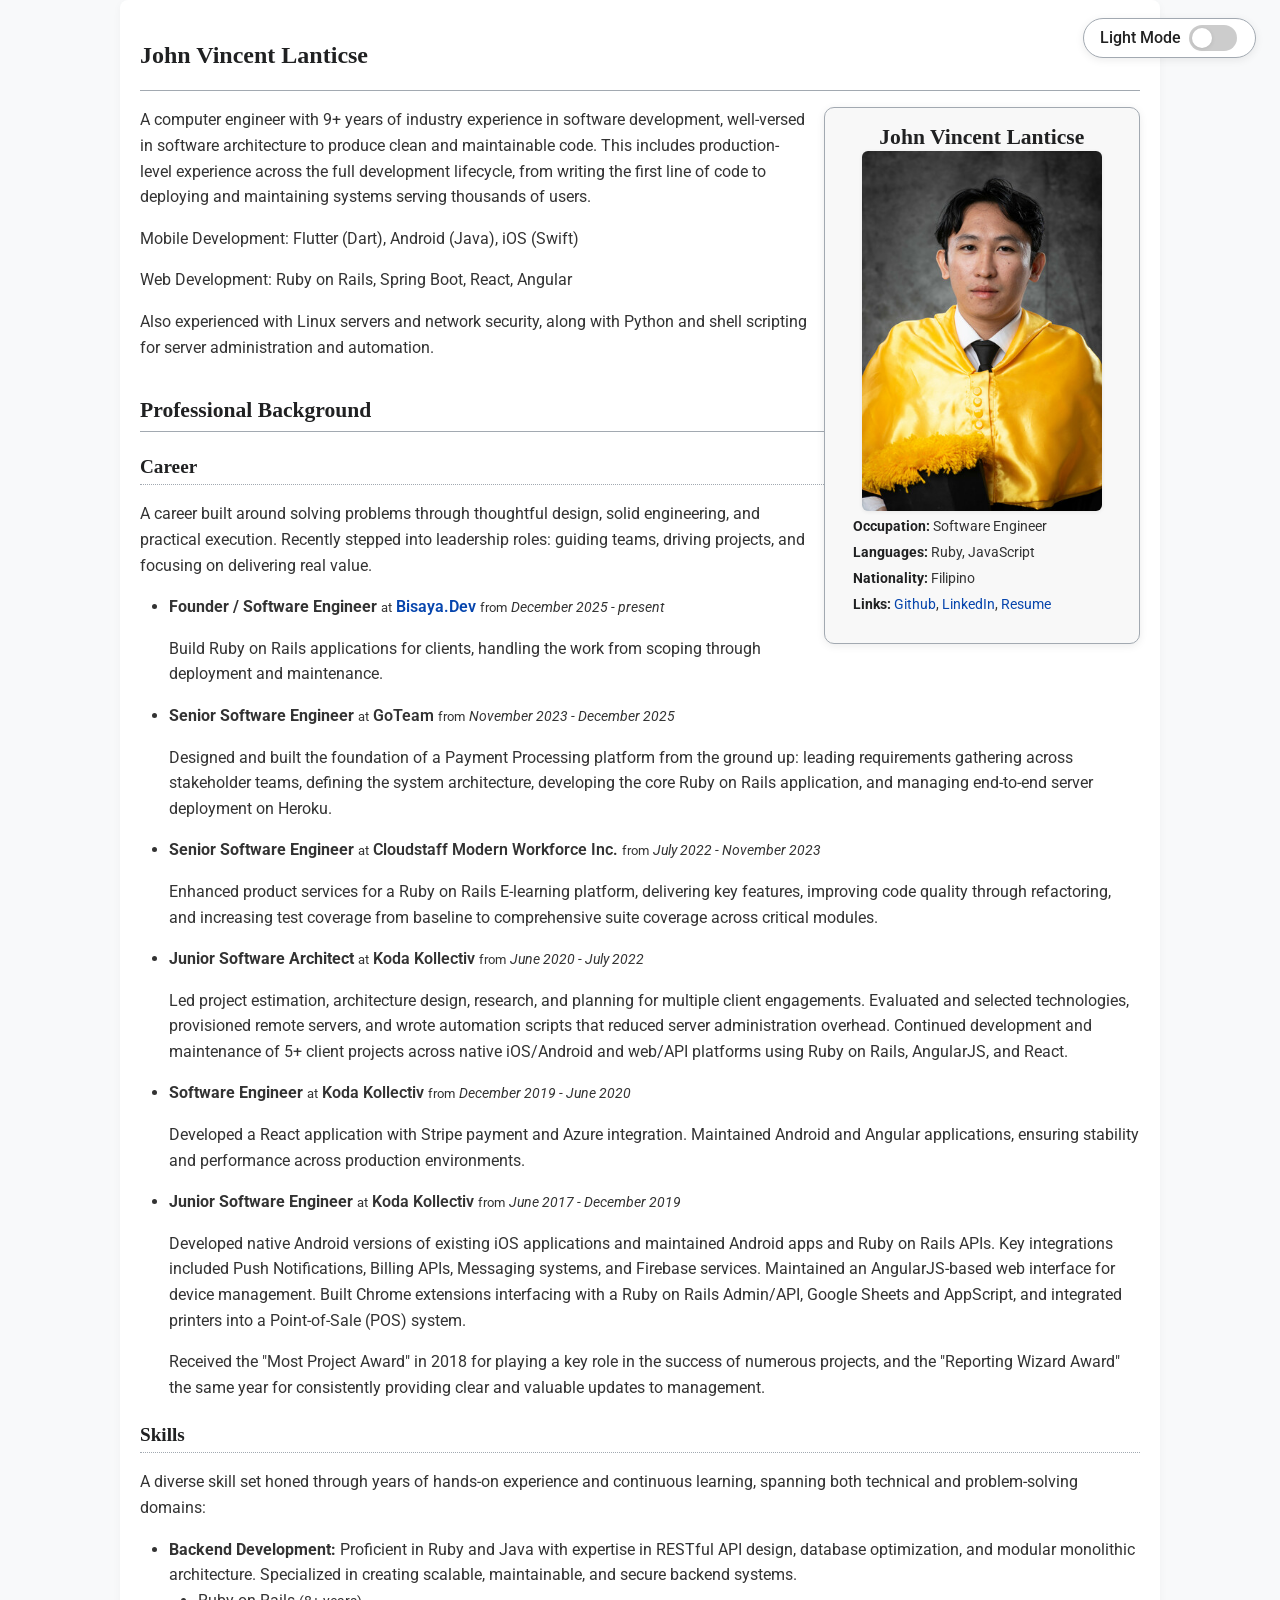
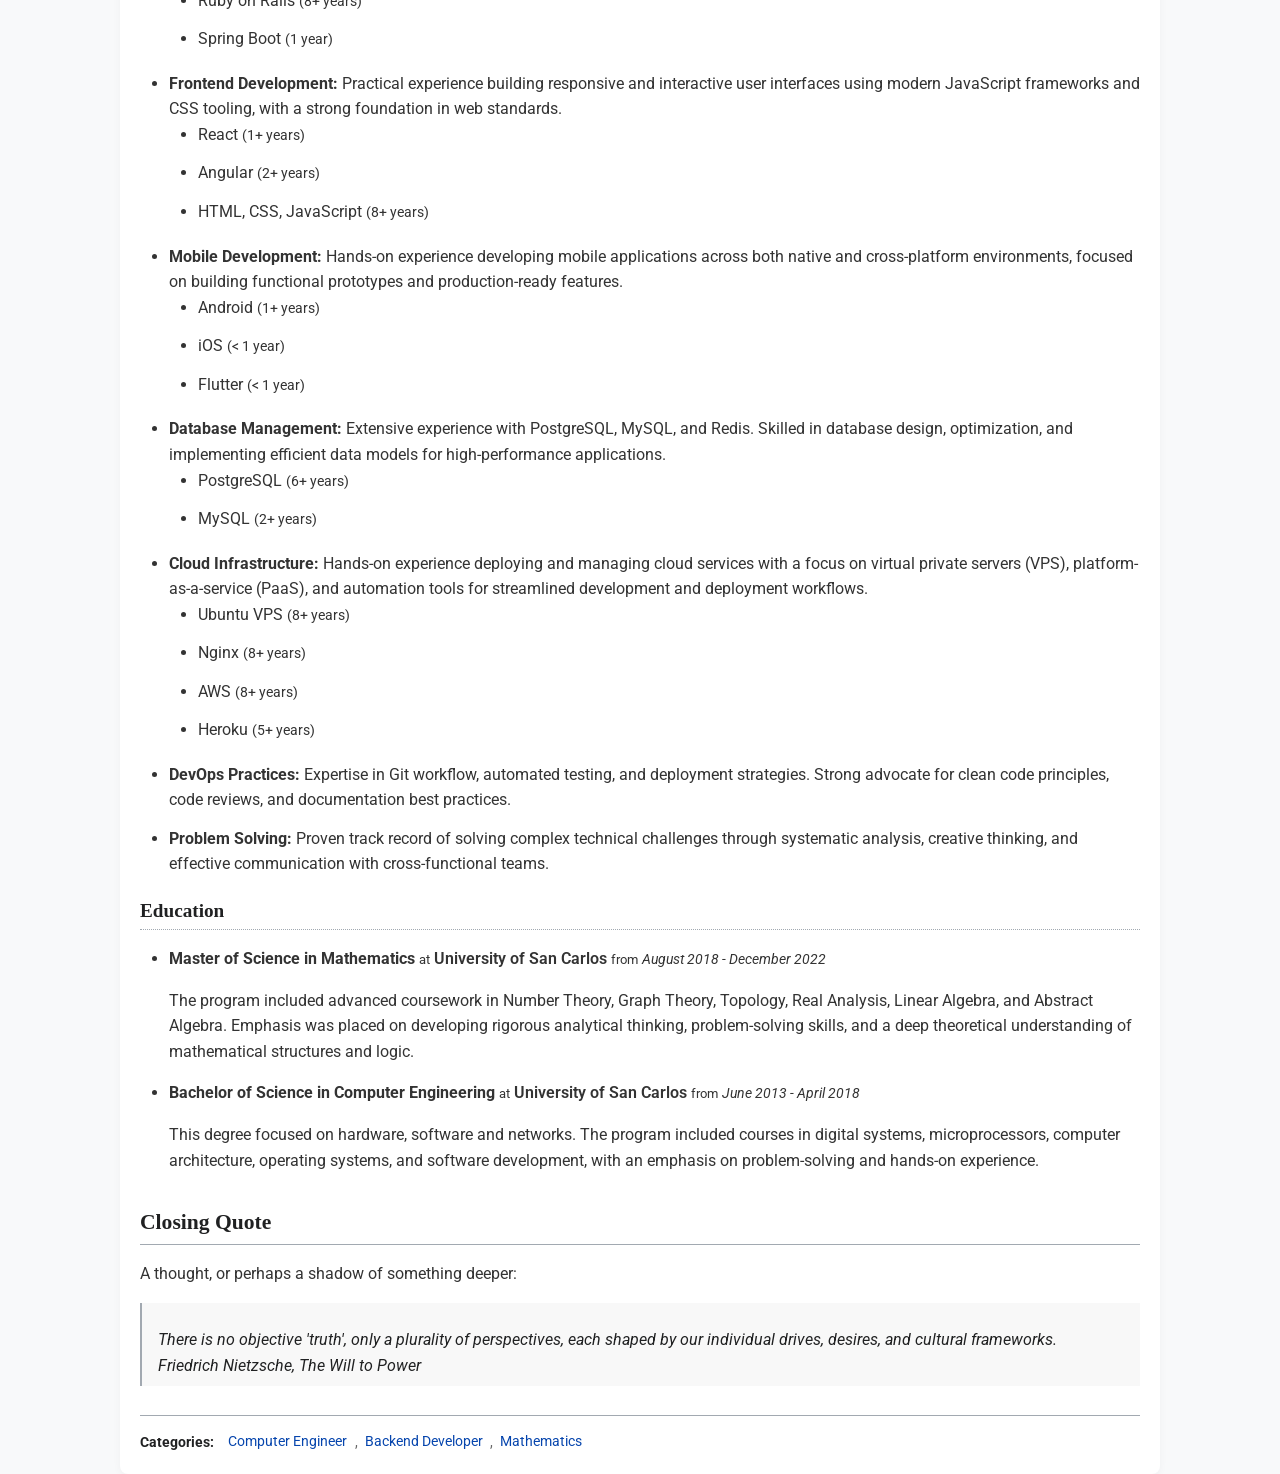
==== index.html @ f3c60492 "Add Bisaya.Dev to experience The page previously ended at December 2025, reading as though there had" ====
<!DOCTYPE html>
<html lang="en">
  <head>
    <meta charset="utf-8" />
    <meta name="viewport" content="width=device-width, initial-scale=1.0" />
    <meta
      name="description"
      content="John Vincent Lanticse, a software engineer with 9+ years of experience building backend systems, APIs, and mobile and web applications."
    />

    <title>John Vincent Lanticse - Software Engineer</title>
    <link rel="canonical" href="https://wiki.ctrlshiftjv.dev/" />
    <link rel="icon" type="image/x-icon" href="favicon.ico" />

    <meta property="og:type" content="profile" />
    <meta property="og:site_name" content="John Vincent Lanticse" />
    <meta property="og:url" content="https://wiki.ctrlshiftjv.dev/" />
    <meta property="og:title" content="John Vincent Lanticse - Software Engineer" />
    <meta
      property="og:description"
      content="A software engineer with 9+ years of experience building backend systems, APIs, and mobile and web applications."
    />
    <meta property="og:image" content="https://wiki.ctrlshiftjv.dev/img/profile.jpg" />
    <meta property="og:image:width" content="336" />
    <meta property="og:image:height" content="504" />
    <meta property="og:image:alt" content="John Vincent Lanticse" />
    <meta property="profile:first_name" content="John Vincent" />
    <meta property="profile:last_name" content="Lanticse" />

    <meta name="twitter:card" content="summary" />
    <meta name="twitter:title" content="John Vincent Lanticse - Software Engineer" />
    <meta
      name="twitter:description"
      content="A software engineer with 9+ years of experience building backend systems, APIs, and mobile and web applications."
    />
    <meta name="twitter:image" content="https://wiki.ctrlshiftjv.dev/img/profile.jpg" />

    <script type="application/ld+json">
      {
        "@context": "https://schema.org",
        "@type": "Person",
        "name": "John Vincent Lanticse",
        "givenName": "John Vincent",
        "familyName": "Lanticse",
        "jobTitle": "Software Engineer",
        "url": "https://wiki.ctrlshiftjv.dev/",
        "image": "https://wiki.ctrlshiftjv.dev/img/profile.jpg",
        "nationality": "Filipino",
        "sameAs": [
          "https://github.com/ctrlshiftjv",
          "https://www.linkedin.com/in/john-vincent-lanticse",
          "https://bisaya.dev"
        ],
        "worksFor": {
          "@type": "Organization",
          "name": "Bisaya.Dev",
          "url": "https://bisaya.dev"
        },
        "knowsLanguage": ["en"],
        "knowsAbout": [
          "Backend Development",
          "Ruby on Rails",
          "TypeScript",
          "REST API Design",
          "PostgreSQL",
          "Cloud Infrastructure",
          "Mobile Development"
        ],
        "alumniOf": [
          {
            "@type": "CollegeOrUniversity",
            "name": "University of San Carlos"
          }
        ]
      }
    </script>

    <style>
      @import url('https://fonts.googleapis.com/css2?family=Linux+Libertine:wght@700&family=Roboto:wght@400;700&display=swap');
      
      body,
      html {
        margin: 0;
        padding: 0;
        font-family: 'Roboto', Arial, sans-serif;
        line-height: 1.6;
        color: #333;
        background-color: #f8f9fa;
        transition: background 0.3s, color 0.3s;
      }
      
      body.dark-mode {
        background-color: #181a1b;
        color: #e6e6e6;
      }

      .dark-mode .container {
        background: #232629;
        box-shadow: 0 2px 12px rgba(0,0,0,0.5);
        border: 1.5px solid #444b53;
      }

      .dark-mode .infobox {
        background-color: #232629;
        border-color: #444b53;
        color: #e6e6e6;
        box-shadow: 0 2px 8px rgba(0,0,0,0.4);
      }

      .dark-mode h1, .dark-mode h2, .dark-mode h3, .dark-mode .categories-title {
        color: #fff;
      }

      .dark-mode a {
        color: #7aaaff;
      }
      .dark-mode a:visited {
        color: #b48ead;
      }
      .dark-mode blockquote {
        background-color: #232629;
        color: #e6e6e6;
      }
      .dark-mode hr {
        background-color: #444b53;
      }

      /* Dark mode toggle slider */
      .dark-toggle-wrapper {
        position: fixed;
        top: 18px;
        right: 24px;
        z-index: 1000;
        display: flex;
        align-items: center;
        gap: 0.5em;
        background: #fff;
        border-radius: 999px;
        box-shadow: 0 2px 8px rgba(0,0,0,0.08);
        padding: 6px 18px 6px 16px;
        border: 1px solid #a2a9b1;
      }

      .dark-toggle-label {
        font-size: 1em;
        color: #222;
        font-weight: 500;
        transition: color 0.3s;
      }
      .dark-mode .dark-toggle-label {
        color: #e6e6e6;
      }

      .switch {
        position: relative;
        display: inline-block;
        width: 48px;
        height: 26px;
      }
      .switch input {
        opacity: 0;
        width: 0;
        height: 0;
      }
      .slider {
        position: absolute;
        cursor: pointer;
        top: 0;
        left: 0;
        right: 0;
        bottom: 0;
        background-color: #ccc;
        transition: .4s;
        border-radius: 26px;
      }
      .slider:before {
        position: absolute;
        content: "";
        height: 20px;
        width: 20px;
        left: 3px;
        bottom: 3px;
        background-color: white;
        transition: .4s;
        border-radius: 50%;
        box-shadow: 0 1px 4px rgba(0,0,0,0.10);
      }
      input:checked + .slider {
        background-color: #232629;
      }
      input:checked + .slider:before {
        transform: translateX(22px);
      }

      /* General container */
      .container {
        max-width: 1000px;
        margin: 0 auto;
        padding: 20px;
        background: #fff;
        box-shadow: 0 2px 8px rgba(0,0,0,0.04);
        border-radius: 8px;
      }

      /* Main heading */
      h1 {
        font-family: 'Linux Libertine', 'Georgia', 'Times', serif;
        font-size: 2.25em;
        margin-bottom: 0.5em;
        color: #202122;
        font-weight: bold;
      }

      /* Subheadings */
      h2 {
        font-family: 'Linux Libertine', 'Georgia', 'Times', serif;
        font-size: 1.5em;
        margin-top: 1.5em;
        margin-bottom: 0.5em;
        color: #202122;
        padding-bottom: 0.2em;
        font-weight: bold;
        border-bottom: 1.5px solid #a2a9b1;
        background: none;
      }

      h3 {
        font-family: 'Linux Libertine', 'Georgia', 'Times', serif;
        font-size: 1.2em;
        margin-bottom: 0.2em;
        color: #202122;
        border-bottom: 1px dotted #a2a9b1;
        padding-bottom: 2px;
      }

      /* Paragraph text */
      p {
        font-size: 1em;
        margin-bottom: 1em;
        line-height: 1.6;
      }

      /* Links */
      a {
        color: #0645ad;
        text-decoration: none;
        border-bottom: 1px solid transparent;
        transition: color 0.2s, background 0.2s;
      }
      a:visited {
        color: #6b1ba0;
      }
      a:hover {
        color: #0b0080;
        background-color: #f2f2f2;
        border-bottom: 1px solid #0645ad;
      }

      /* Lists */
      ul,
      ol {
        margin-left: 1.8em;
        margin-bottom: 1.2em;
        padding-left: 0;
      }

      ul {
        list-style-type: disc;
      }

      ol {
        list-style-type: decimal;
      }

      li {
        margin-bottom: 0.8em;
        line-height: 1.6;
      }

      /* Blockquotes */
      blockquote {
        margin: 1em 0;
        padding: 0.5em 1em;
        border-left: 2px solid #a2a9b1;
        background-color: #f8f8f8;
        font-style: italic;
        color: #202122;
      }

      blockquote p {
        margin-bottom: 0;
      }

      /* Horizontal rule */
      hr {
        border: 0;
        height: 1px;
        background-color: #a2a9b1;
        margin: 1em 0;
      }

      .custom-h1 {
        font-size: 1.5em;
        font-family: 'Linux Libertine', 'Georgia', 'Times', serif;
        margin-bottom: 0;
      }

      .custom-h2 {
        font-size: 1.35em;
        font-family: 'Linux Libertine', 'Georgia', 'Times', serif;
        margin-bottom: 0;
      }

      .custom-h3 {
        font-size: 1.2em;
        margin-bottom: 0;
      }

      /* Image styling */
      img {
        max-width: 100%;
        height: auto;
        margin: 1em 0;
      }

      /* Infobox */
      .infobox {
        float: right;
        width: 300px;
        margin-left: 1em;
        padding: 0.5em 0.5em 1.5em 0.5em;
        border: 1.5px solid #a2a9b1;
        background-color: #f8f8f8;
        font-size: 0.9em;
        line-height: 1.3;
        border-radius: 10px;
        box-shadow: 0 2px 8px rgba(0,0,0,0.08);
      }

      .infobox-content {
        margin: 0.5em 1.5em;
      }

      .infobox-title {
        font-family: 'Linux Libertine', 'Georgia', 'Times', serif;
        font-size: 1.5em;
        line-height: 1.3;
        font-weight: bold;
        color: #202122;
      }
      .dark-mode .infobox-title {
        color: #fff;
      }

      .infobox-content img {
        width: 100%;
        max-width: 240px;
        height: auto;
        display: block;
        margin: 0 auto;
        border-radius: 6px;
        box-shadow: 0 1px 4px rgba(0,0,0,0.07);
      }

      .infobox-label {
        font-weight: bold;
        color: #202122;
      }
      .dark-mode .infobox-label {
        color: #e6e6e6;
      }

      .small {
        font-size: 0.8em;
      }

      .medium {
        font-size: 0.85em;
      }

      .organization {
        font-weight: 600;
      }

      .date {
        font-style: italic;
        font-size: 0.9em;
      }

      /* Categories section */
      .categories {
        margin-top: 2em;
        padding-top: 1em;
        border-top: 1px solid #a2a9b1;
        font-size: 0.9em;
        color: #666;
        display: flex;
        flex-wrap: wrap;
        align-items: center;
        gap: 0.5em;
      }
      .categories-title {
        font-weight: bold;
        margin-right: 0.5em;
        color: #202122;
        display: flex;
        align-items: center;
      }

      /* Mobile responsiveness */
      @media (max-width: 768px) {
        .container {
          padding: 10px;
          /* clears the fixed toggle, which would otherwise sit on top of the h1 */
          padding-top: 62px;
        }

        .dark-toggle-label {
          display: none;
        }

        .infobox {
          float: none;
          width: 90%;
          margin: 1em auto;
          padding: 1em;
        }

        .infobox-content {
          margin: 0.5em 0;
          text-align: center;
        }

        .infobox-content img {
          max-width: 200px;
        }

        .custom-h1 {
          text-align: center;
        }
        .dark-toggle-wrapper {
          right: 10px;
          top: 10px;
        }
      }

      .dark-mode .dark-toggle-wrapper {
        background: #232629;
        border-color: #444b53;
      }
    </style>
    <script>
      // Dark mode toggle logic
      function setDarkMode(enabled) {
        if (enabled) {
          document.body.classList.add('dark-mode');
          localStorage.setItem('darkMode', '1');
          document.getElementById('dark-toggle-label').textContent = 'Dark Mode';
          document.getElementById('dark-toggle-checkbox').checked = true;
        } else {
          document.body.classList.remove('dark-mode');
          localStorage.setItem('darkMode', '0');
          document.getElementById('dark-toggle-label').textContent = 'Light Mode';
          document.getElementById('dark-toggle-checkbox').checked = false;
        }
      }
      function toggleDarkMode() {
        setDarkMode(!document.body.classList.contains('dark-mode'));
      }
      // On load, set mode from localStorage
      window.addEventListener('DOMContentLoaded', function() {
        const dark = localStorage.getItem('darkMode') === '1';
        setDarkMode(dark);
      });
    </script>
  </head>
  <body>
    <div class="container">
      <div class="dark-toggle-wrapper">
        <span id="dark-toggle-label" class="dark-toggle-label">Light Mode</span>
        <label class="switch">
          <input type="checkbox" id="dark-toggle-checkbox" onclick="toggleDarkMode()" aria-label="Toggle dark mode" />
          <span class="slider"></span>
        </label>
      </div>
      <header>
        <h1 class="custom-h1">John Vincent Lanticse</h1>
        <hr />
      </header>

      <aside class="infobox">
        <div class="infobox-content" style="text-align: center">
          <div class="infobox-title" aria-hidden="true">John Vincent Lanticse</div>
          <img src="/img/profile.jpg" alt="John Vincent Lanticse graduation picture" style="width: 240px" />
        </div>
        <div class="infobox-content">
          <div>
            <span class="infobox-label">Occupation:</span>
            <span>Software Engineer</span>
          </div>
        </div>
        <div class="infobox-content">
          <div>
            <span class="infobox-label">Languages:</span>
            <span>Ruby, JavaScript</span>
          </div>
        </div>
        <div class="infobox-content">
          <div>
            <span class="infobox-label">Nationality:</span>
            <span>Filipino</span>
          </div>
        </div>
        <div class="infobox-content">
          <div>
            <span class="infobox-label">Links:</span>
            <a href="https://github.com/ctrlshiftjv/" target="_blank">Github</a>,
            <a href="https://www.linkedin.com/in/john-vincent-lanticse" target="_blank">LinkedIn</a>,
            <a href="/files/resume.pdf" target="_blank" download>Resume</a>
          </div>
        </div>
      </aside>

      <main>
        <section>
          <p>
            A computer engineer with 9+ years of industry experience in software development, well-versed in software architecture to produce clean and maintainable code. This includes production-level experience across the full development lifecycle, from writing the first line of code to deploying and maintaining systems serving thousands of users.
          </p>
          <p>Mobile Development: Flutter (Dart), Android (Java), iOS (Swift)</p>
          <p>Web Development: Ruby on Rails, Spring Boot, React, Angular</p>
          <p>Also experienced with Linux servers and network security, along with Python and shell scripting for server administration and automation.</p>
        </section>

        <section>
          <h2 class="custom-h2">Professional Background</h2>

          <section>
            <h3 class="custom-h3">Career</h3>
            <p>
              A career built around solving problems through thoughtful design, solid engineering, and practical execution. Recently stepped into leadership roles: guiding teams, driving projects, and focusing on delivering real value.
            </p>

            <ul>
              <li>
                <strong>Founder / Software Engineer</strong>
                <span class="small">at</span>
                <span class="organization"><a href="https://bisaya.dev" target="_blank" rel="noopener">Bisaya.Dev</a></span>
                <span class="small">from</span>
                <span class="date">December 2025 - present</span>
                <p class="description">Build Ruby on Rails applications for clients, handling the work from scoping through deployment and maintenance.</p>
              </li>
              <li>
                <strong>Senior Software Engineer</strong>
                <span class="small">at</span>
                <span class="organization">GoTeam</span>
                <span class="small">from</span>
                <span class="date">November 2023 - December 2025</span>
                <p class="description">Designed and built the foundation of a Payment Processing platform from the ground up: leading requirements gathering across stakeholder teams, defining the system architecture, developing the core Ruby on Rails application, and managing end-to-end server deployment on Heroku.</p>
              </li>
              <li>
                <strong>Senior Software Engineer</strong>
                <span class="small">at</span>
                <span class="organization">Cloudstaff Modern Workforce Inc.</span>
                <span class="small">from</span>
                <span class="date">July 2022 - November 2023</span>
                <p class="description">Enhanced product services for a Ruby on Rails E-learning platform, delivering key features, improving code quality through refactoring, and increasing test coverage from baseline to comprehensive suite coverage across critical modules.</p>
              </li>
              <li>
                <strong>Junior Software Architect</strong>
                <span class="small">at</span>
                <span class="organization">Koda Kollectiv</span>
                <span class="small">from</span>
                <span class="date">June 2020 - July 2022</span>
                <p class="description">Led project estimation, architecture design, research, and planning for multiple client engagements. Evaluated and selected technologies, provisioned remote servers, and wrote automation scripts that reduced server administration overhead. Continued development and maintenance of 5+ client projects across native iOS/Android and web/API platforms using Ruby on Rails, AngularJS, and React.</p>
              </li>
              <li>
                <strong>Software Engineer</strong>
                <span class="small">at</span>
                <span class="organization">Koda Kollectiv</span>
                <span class="small">from</span>
                <span class="date">December 2019 - June 2020</span>
                <p class="description">Developed a React application with Stripe payment and Azure integration. Maintained Android and Angular applications, ensuring stability and performance across production environments.</p>
              </li>
              <li>
                <strong>Junior Software Engineer</strong>
                <span class="small">at</span>
                <span class="organization">Koda Kollectiv</span>
                <span class="small">from</span>
                <span class="date">June 2017 - December 2019</span>
                <p class="description">
                  Developed native Android versions of existing iOS applications and maintained Android apps and Ruby on Rails APIs. Key integrations included Push Notifications, Billing APIs, Messaging systems, and Firebase services. Maintained an AngularJS-based web interface for device management. Built Chrome extensions interfacing with a Ruby on Rails Admin/API, Google Sheets and AppScript, and integrated printers into a Point-of-Sale (POS) system.
                </p>
                <p class="description">
                  Received the "Most Project Award" in 2018 for playing a key role in the success of numerous projects, and the "Reporting Wizard Award" the same year for consistently providing clear and valuable updates to management.
                </p>
              </li>
            </ul>
          </section>

          <section>
            <h3 class="custom-h3">Skills</h3>
            <p>
              A diverse skill set honed through years of hands-on experience and continuous learning, spanning both technical and problem-solving domains:
            </p>
            <ul>
              <li>
                <strong>Backend Development:</strong>
                Proficient in Ruby and Java with expertise in RESTful API design, database optimization, and modular monolithic architecture. Specialized in creating scalable, maintainable, and secure backend systems.
                <ul>
                  <li>Ruby on Rails <span class="medium">(8+ years)</span></li>
                  <li>Spring Boot <span class="medium">(1 year)</span></li>
                </ul>
              </li>
              <li>
                <strong>Frontend Development:</strong>
                Practical experience building responsive and interactive user interfaces using modern JavaScript frameworks and CSS tooling, with a strong foundation in web standards.
                <ul>
                  <li>React <span class="medium">(1+ years)</span></li>
                  <li>Angular <span class="medium">(2+ years)</span></li>
                  <li>HTML, CSS, JavaScript <span class="medium">(8+ years)</span></li>
                </ul>
              </li>

              <li>
                <strong>Mobile Development:</strong>
                Hands-on experience developing mobile applications across both native and cross-platform environments, focused on building functional prototypes and production-ready features.
                <ul>
                  <li>Android <span class="medium">(1+ years)</span></li>
                  <li>iOS <span class="medium">(&lt; 1 year)</span></li>
                  <li>Flutter <span class="medium">(&lt; 1 year)</span></li>
                </ul>
              </li>
              <li>
                <strong>Database Management:</strong>
                Extensive experience with PostgreSQL, MySQL, and Redis. Skilled in database design, optimization, and implementing efficient data models for high-performance applications.
                <ul>
                  <li>PostgreSQL <span class="medium">(6+ years)</span></li>
                  <li>MySQL <span class="medium">(2+ years)</span></li>
                </ul>
              </li>
              <li>
                <strong>Cloud Infrastructure:</strong>
                Hands-on experience deploying and managing cloud services with a focus on virtual private servers (VPS), platform-as-a-service (PaaS), and automation tools for streamlined development and deployment workflows.
                <ul>
                  <li>Ubuntu VPS <span class="medium">(8+ years)</span></li>
                  <li>Nginx <span class="medium">(8+ years)</span></li>
                  <li>AWS <span class="medium">(8+ years)</span></li>
                  <li>Heroku <span class="medium">(5+ years)</span></li>
                </ul>
              </li>
              <li>
                <strong>DevOps Practices:</strong>
                Expertise in Git workflow, automated testing, and deployment strategies. Strong advocate for clean code principles, code reviews, and documentation best practices.
              </li>
              <li>
                <strong>Problem Solving:</strong>
                Proven track record of solving complex technical challenges through systematic analysis, creative thinking, and effective communication with cross-functional teams.
              </li>
            </ul>
          </section>

          <section>
            <h3 class="custom-h3">Education</h3>
            <ul>
              <li>
                <strong>Master of Science in Mathematics</strong>
                <span class="small">at</span>
                <span class="organization">University of San Carlos</span>
                <span class="small">from</span>
                <span class="date">August 2018 - December 2022</span>
                <p class="description">The program included advanced coursework in Number Theory, Graph Theory, Topology, Real Analysis, Linear Algebra, and Abstract Algebra. Emphasis was placed on developing rigorous analytical thinking, problem-solving skills, and a deep theoretical understanding of mathematical structures and logic.</p>
              </li>
              <li>
                <strong>Bachelor of Science in Computer Engineering </strong>
                <span class="small">at</span>
                <span class="organization">University of San Carlos</span>
                <span class="small">from</span>
                <span class="date">June 2013 - April 2018</span>
                <p class="description">This degree focused on hardware, software and networks. The program included courses in digital systems, microprocessors, computer architecture, operating systems, and software development, with an emphasis on problem-solving and hands-on experience.</p>
              </li>
            </ul>
          </section>
        </section>

        <section>
          <h2 class="custom-h2">Closing Quote</h2>
          <p>A thought, or perhaps a shadow of something deeper:</p>
          <blockquote>
            <p>
              There is no objective 'truth', only a plurality of perspectives, each shaped by our individual drives, desires, and cultural frameworks.
            </p>
            <footer>Friedrich Nietzsche, <cite>The Will to Power</cite></footer>
          </blockquote>
        </section>
      </main>

      <footer class="categories">
        <span class="categories-title">Categories:</span>
        <a href="https://en.wikipedia.org/wiki/Computer_engineering" target="_blank">
          Computer Engineer
        </a>,
        <a href="https://en.wikipedia.org/wiki/Frontend_and_backend" target="_blank">
          Backend Developer
        </a>,
        <a href="https://en.wikipedia.org/wiki/Mathematics" target="_blank">
          Mathematics
        </a>
      </footer>
    </div>
  </body>
</html>
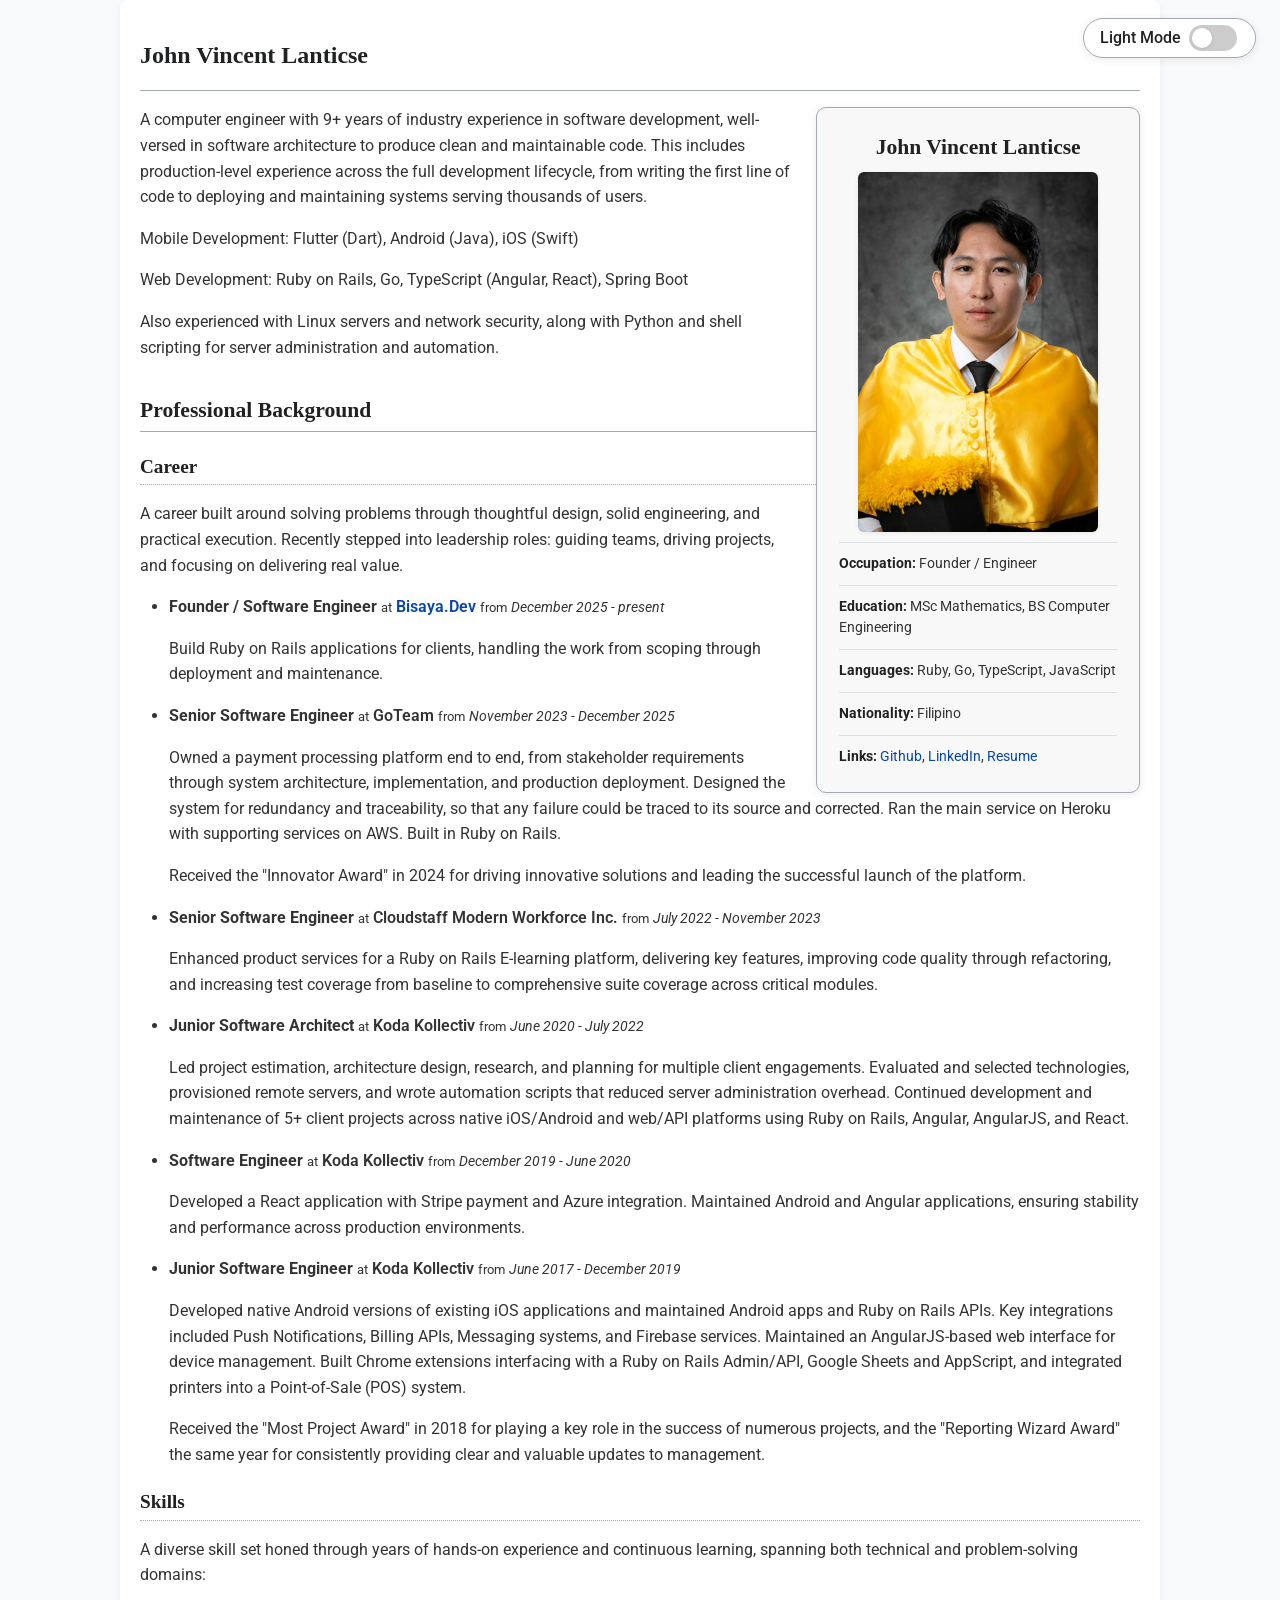
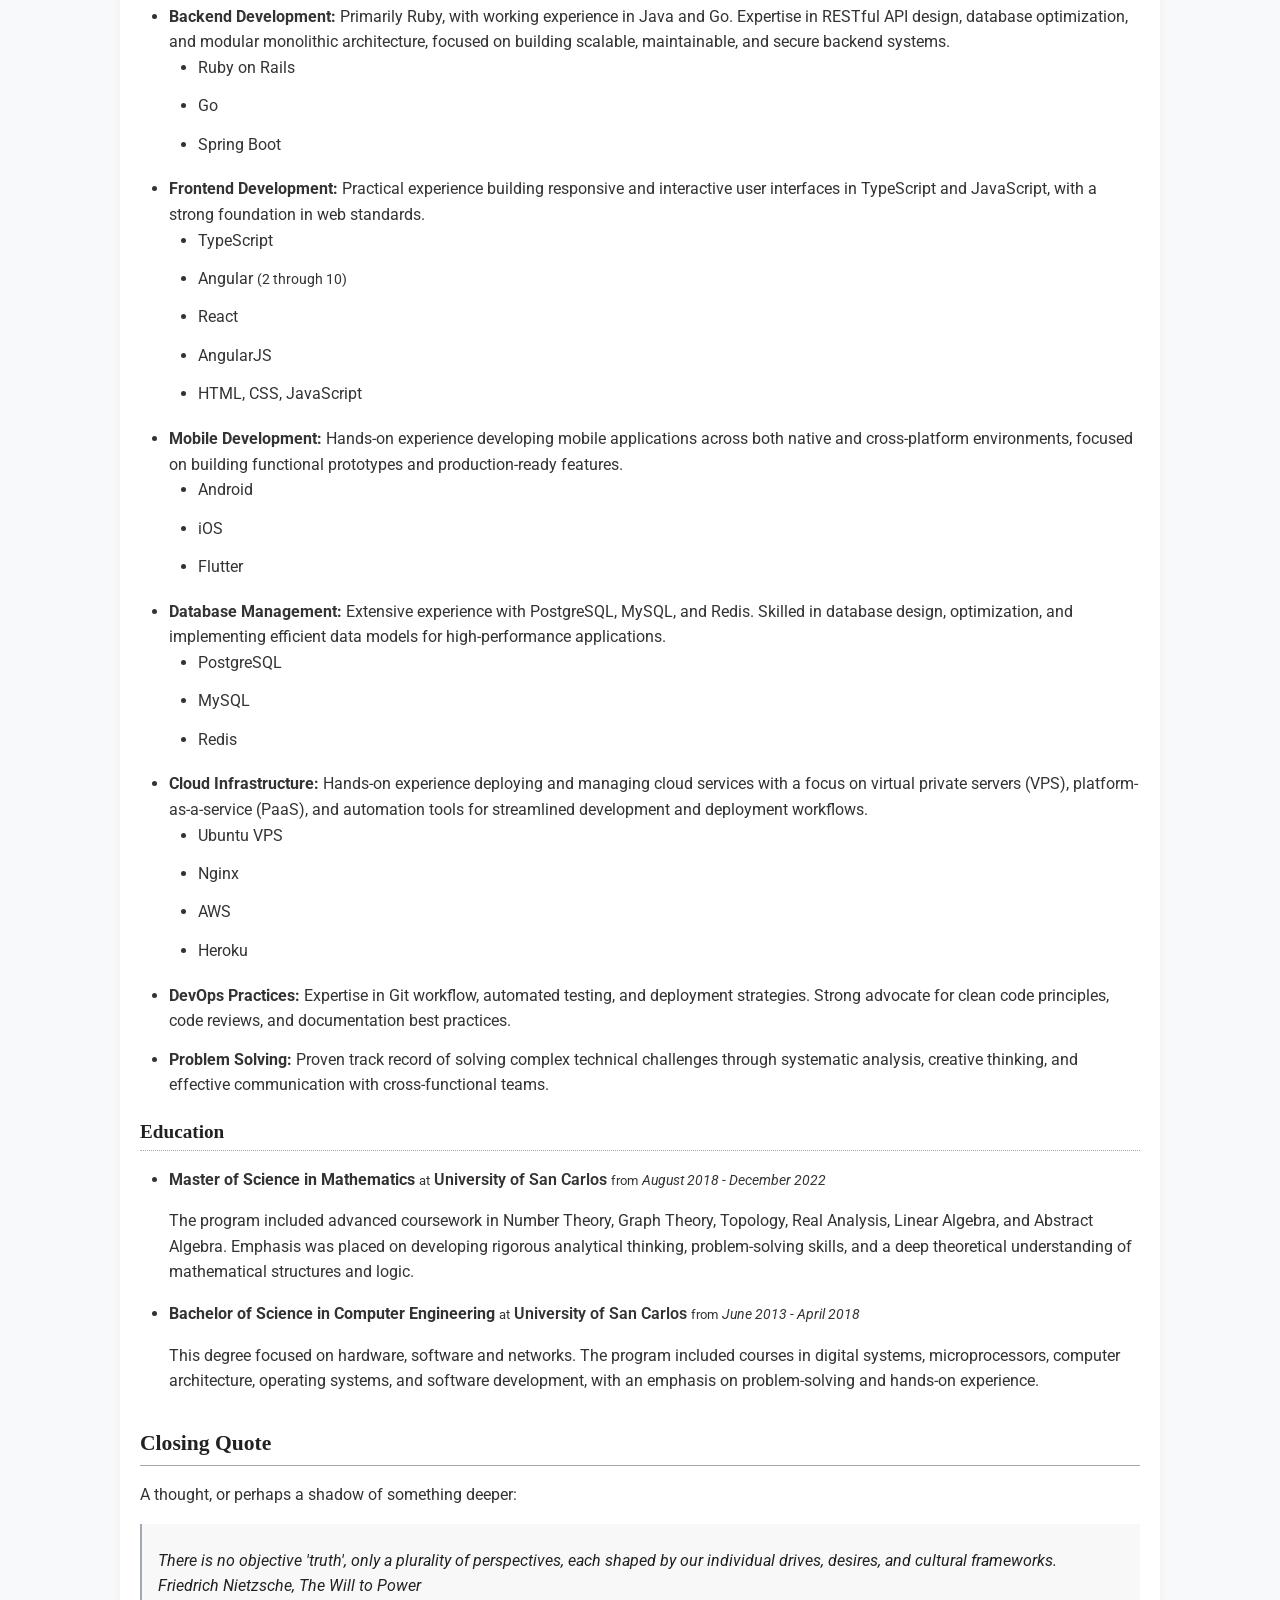
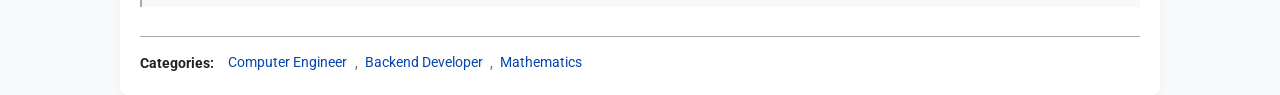
==== commit 768951f9: "Surface Go and TypeScript, drop skill year counts Reposition the page for Go and TypeScript roles. T" ====
--- a/index.html
+++ b/index.html
@@ -327,18 +327,27 @@
       .infobox {
         float: right;
         width: 300px;
-        margin-left: 1em;
-        padding: 0.5em 0.5em 1.5em 0.5em;
+        margin-left: 1.5em;
+        padding: 1em 0.75em;
         border: 1.5px solid #a2a9b1;
         background-color: #f8f8f8;
         font-size: 0.9em;
-        line-height: 1.3;
+        line-height: 1.5;
         border-radius: 10px;
         box-shadow: 0 2px 8px rgba(0,0,0,0.08);
       }
 
       .infobox-content {
-        margin: 0.5em 1.5em;
+        margin: 0 0.75em;
+        padding: 0.7em 0;
+      }
+
+      /* separates fields whose values wrap onto a second line */
+      .infobox-content + .infobox-content {
+        border-top: 1px solid #dcdfe3;
+      }
+      .dark-mode .infobox-content + .infobox-content {
+        border-top-color: #3a4046;
       }
 
       .infobox-title {
@@ -347,6 +356,7 @@
         line-height: 1.3;
         font-weight: bold;
         color: #202122;
+        margin-bottom: 0.5em;
       }
       .dark-mode .infobox-title {
         color: #fff;
@@ -496,13 +506,19 @@
         <div class="infobox-content">
           <div>
             <span class="infobox-label">Occupation:</span>
-            <span>Software Engineer</span>
+            <span>Founder / Engineer</span>
+          </div>
+        </div>
+        <div class="infobox-content">
+          <div>
+            <span class="infobox-label">Education:</span>
+            <span>MSc Mathematics, BS Computer Engineering</span>
           </div>
         </div>
         <div class="infobox-content">
           <div>
             <span class="infobox-label">Languages:</span>
-            <span>Ruby, JavaScript</span>
+            <span>Ruby, Go, TypeScript, JavaScript</span>
           </div>
         </div>
         <div class="infobox-content">
@@ -527,7 +543,7 @@
             A computer engineer with 9+ years of industry experience in software development, well-versed in software architecture to produce clean and maintainable code. This includes production-level experience across the full development lifecycle, from writing the first line of code to deploying and maintaining systems serving thousands of users.
           </p>
           <p>Mobile Development: Flutter (Dart), Android (Java), iOS (Swift)</p>
-          <p>Web Development: Ruby on Rails, Spring Boot, React, Angular</p>
+          <p>Web Development: Ruby on Rails, Go, TypeScript (Angular, React), Spring Boot</p>
           <p>Also experienced with Linux servers and network security, along with Python and shell scripting for server administration and automation.</p>
         </section>
 
@@ -555,7 +571,8 @@
                 <span class="organization">GoTeam</span>
                 <span class="small">from</span>
                 <span class="date">November 2023 - December 2025</span>
-                <p class="description">Designed and built the foundation of a Payment Processing platform from the ground up: leading requirements gathering across stakeholder teams, defining the system architecture, developing the core Ruby on Rails application, and managing end-to-end server deployment on Heroku.</p>
+                <p class="description">Owned a payment processing platform end to end, from stakeholder requirements through system architecture, implementation, and production deployment. Designed the system for redundancy and traceability, so that any failure could be traced to its source and corrected. Ran the main service on Heroku with supporting services on AWS. Built in Ruby on Rails.</p>
+                <p class="description">Received the "Innovator Award" in 2024 for driving innovative solutions and leading the successful launch of the platform.</p>
               </li>
               <li>
                 <strong>Senior Software Engineer</strong>
@@ -571,7 +588,7 @@
                 <span class="organization">Koda Kollectiv</span>
                 <span class="small">from</span>
                 <span class="date">June 2020 - July 2022</span>
-                <p class="description">Led project estimation, architecture design, research, and planning for multiple client engagements. Evaluated and selected technologies, provisioned remote servers, and wrote automation scripts that reduced server administration overhead. Continued development and maintenance of 5+ client projects across native iOS/Android and web/API platforms using Ruby on Rails, AngularJS, and React.</p>
+                <p class="description">Led project estimation, architecture design, research, and planning for multiple client engagements. Evaluated and selected technologies, provisioned remote servers, and wrote automation scripts that reduced server administration overhead. Continued development and maintenance of 5+ client projects across native iOS/Android and web/API platforms using Ruby on Rails, Angular, AngularJS, and React.</p>
               </li>
               <li>
                 <strong>Software Engineer</strong>
@@ -605,19 +622,22 @@
             <ul>
               <li>
                 <strong>Backend Development:</strong>
-                Proficient in Ruby and Java with expertise in RESTful API design, database optimization, and modular monolithic architecture. Specialized in creating scalable, maintainable, and secure backend systems.
+                Primarily Ruby, with working experience in Java and Go. Expertise in RESTful API design, database optimization, and modular monolithic architecture, focused on building scalable, maintainable, and secure backend systems.
                 <ul>
-                  <li>Ruby on Rails <span class="medium">(8+ years)</span></li>
-                  <li>Spring Boot <span class="medium">(1 year)</span></li>
+                  <li>Ruby on Rails</li>
+                  <li>Go</li>
+                  <li>Spring Boot</li>
                 </ul>
               </li>
               <li>
                 <strong>Frontend Development:</strong>
-                Practical experience building responsive and interactive user interfaces using modern JavaScript frameworks and CSS tooling, with a strong foundation in web standards.
+                Practical experience building responsive and interactive user interfaces in TypeScript and JavaScript, with a strong foundation in web standards.
                 <ul>
-                  <li>React <span class="medium">(1+ years)</span></li>
-                  <li>Angular <span class="medium">(2+ years)</span></li>
-                  <li>HTML, CSS, JavaScript <span class="medium">(8+ years)</span></li>
+                  <li>TypeScript</li>
+                  <li>Angular <span class="medium">(2 through 10)</span></li>
+                  <li>React</li>
+                  <li>AngularJS</li>
+                  <li>HTML, CSS, JavaScript</li>
                 </ul>
               </li>
 
@@ -625,27 +645,28 @@
                 <strong>Mobile Development:</strong>
                 Hands-on experience developing mobile applications across both native and cross-platform environments, focused on building functional prototypes and production-ready features.
                 <ul>
-                  <li>Android <span class="medium">(1+ years)</span></li>
-                  <li>iOS <span class="medium">(&lt; 1 year)</span></li>
-                  <li>Flutter <span class="medium">(&lt; 1 year)</span></li>
+                  <li>Android</li>
+                  <li>iOS</li>
+                  <li>Flutter</li>
                 </ul>
               </li>
               <li>
                 <strong>Database Management:</strong>
                 Extensive experience with PostgreSQL, MySQL, and Redis. Skilled in database design, optimization, and implementing efficient data models for high-performance applications.
                 <ul>
-                  <li>PostgreSQL <span class="medium">(6+ years)</span></li>
-                  <li>MySQL <span class="medium">(2+ years)</span></li>
+                  <li>PostgreSQL</li>
+                  <li>MySQL</li>
+                  <li>Redis</li>
                 </ul>
               </li>
               <li>
                 <strong>Cloud Infrastructure:</strong>
                 Hands-on experience deploying and managing cloud services with a focus on virtual private servers (VPS), platform-as-a-service (PaaS), and automation tools for streamlined development and deployment workflows.
                 <ul>
-                  <li>Ubuntu VPS <span class="medium">(8+ years)</span></li>
-                  <li>Nginx <span class="medium">(8+ years)</span></li>
-                  <li>AWS <span class="medium">(8+ years)</span></li>
-                  <li>Heroku <span class="medium">(5+ years)</span></li>
+                  <li>Ubuntu VPS</li>
+                  <li>Nginx</li>
+                  <li>AWS</li>
+                  <li>Heroku</li>
                 </ul>
               </li>
               <li>
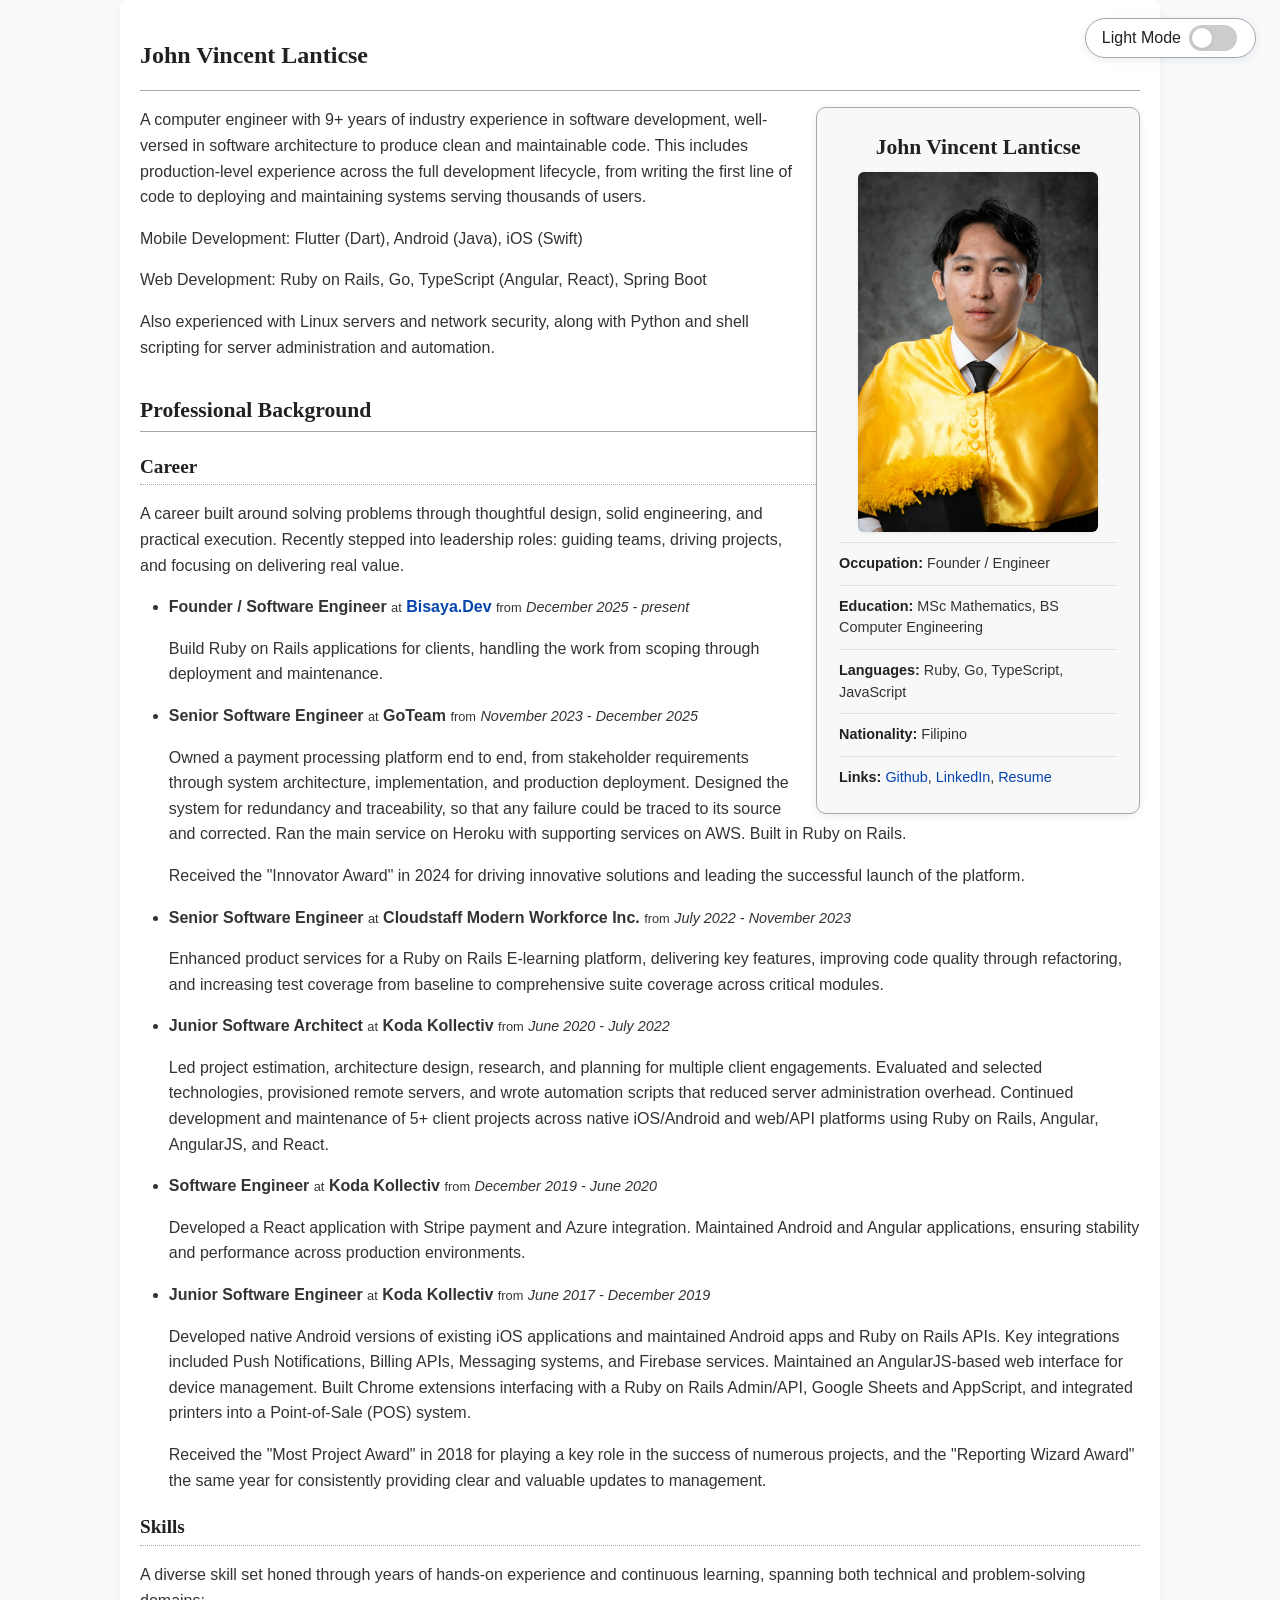
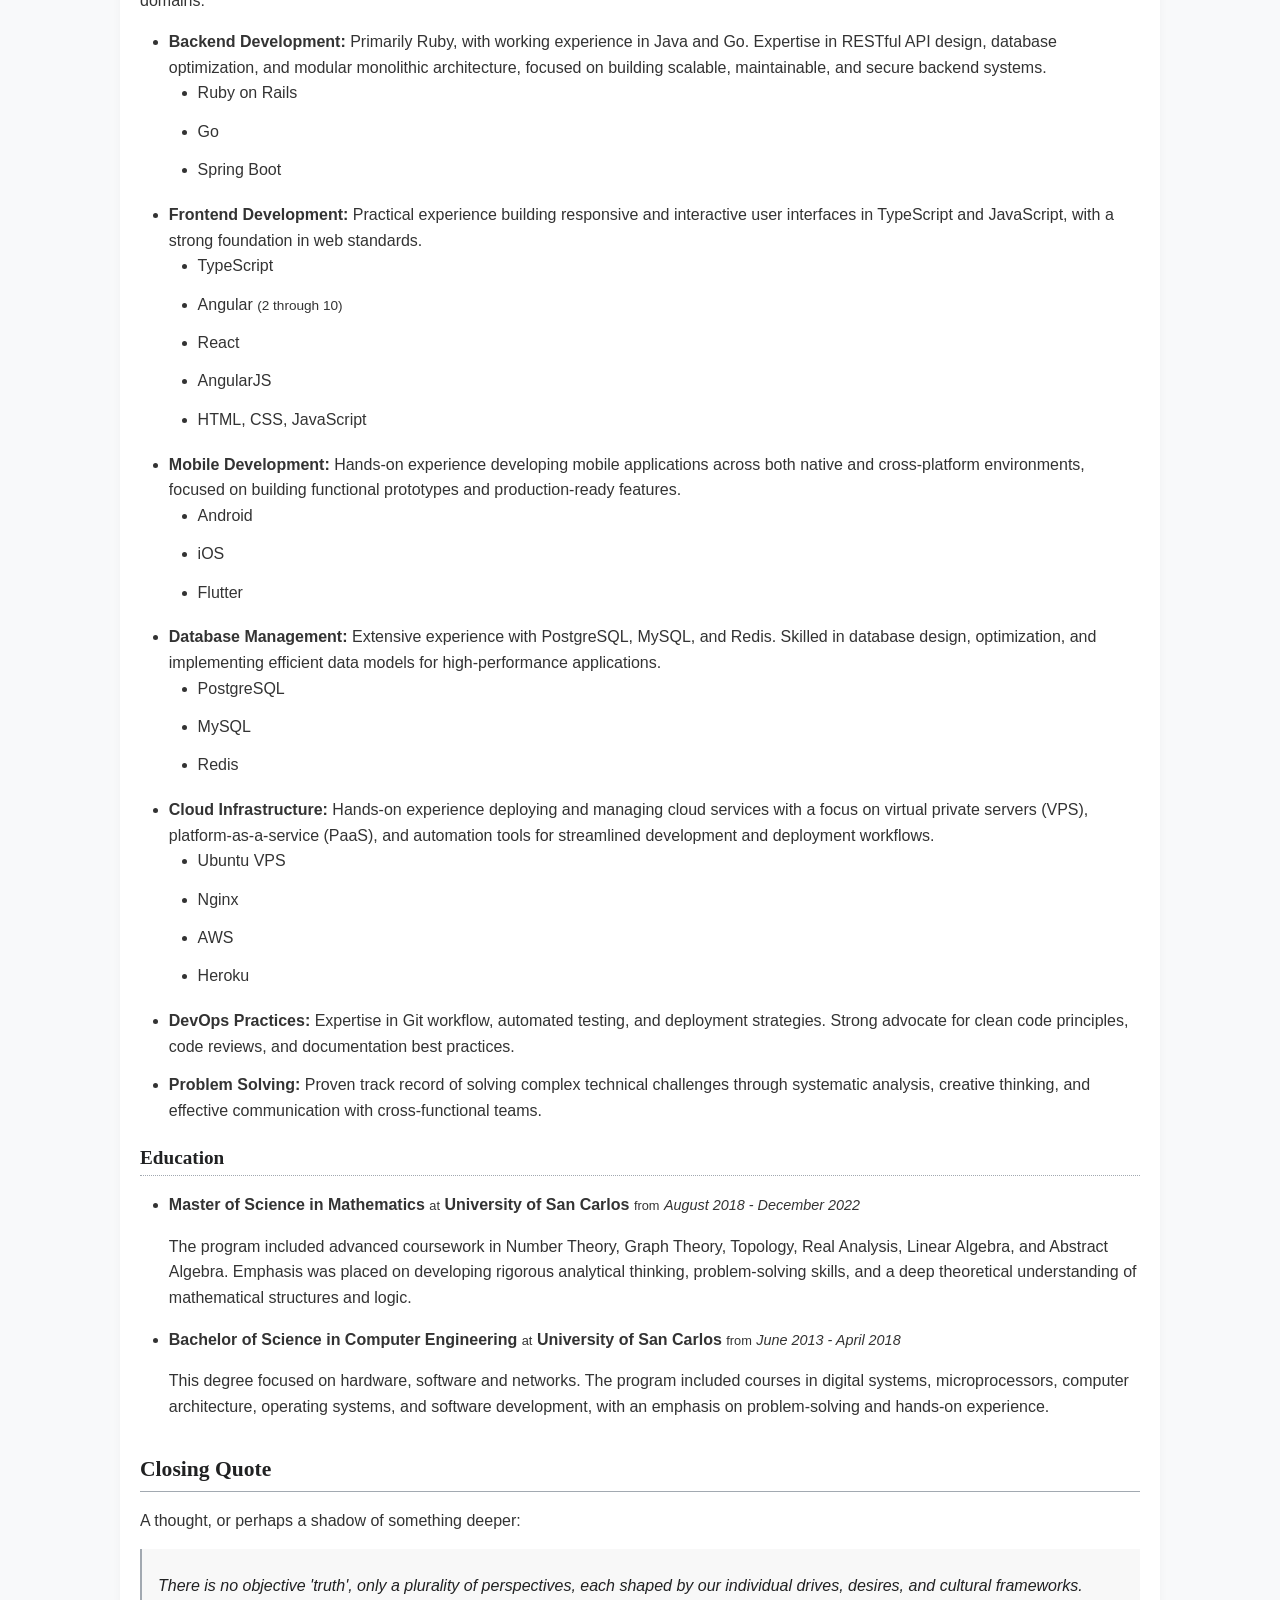
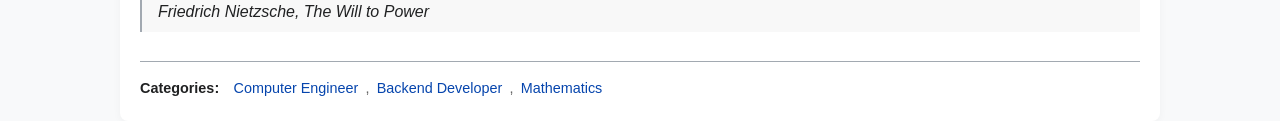
==== commit db19c78c: "Drop the Google Fonts import for system fonts The import requested Linux Libertine, which is not a G" ====
--- a/index.html
+++ b/index.html
@@ -76,20 +76,20 @@
     </script>
 
     <style>
-      @import url('https://fonts.googleapis.com/css2?family=Linux+Libertine:wght@700&family=Roboto:wght@400;700&display=swap');
-      
       body,
       html {
         margin: 0;
         padding: 0;
-        font-family: 'Roboto', Arial, sans-serif;
+        font-family: -apple-system, BlinkMacSystemFont, 'Segoe UI', Roboto,
+          'Helvetica Neue', Arial, sans-serif;
         line-height: 1.6;
         color: #333;
         background-color: #f8f9fa;
         transition: background 0.3s, color 0.3s;
       }
       
-      body.dark-mode {
+      .dark-mode,
+      .dark-mode body {
         background-color: #181a1b;
         color: #e6e6e6;
       }
@@ -118,8 +118,17 @@
         color: #b48ead;
       }
       .dark-mode blockquote {
-        background-color: #232629;
+        background-color: #1b1e20;
+        border-left-color: #5a626b;
         color: #e6e6e6;
+      }
+      .dark-mode a:hover {
+        color: #a9c7ff;
+        background-color: #2c3136;
+        border-bottom-color: #7aaaff;
+      }
+      .dark-mode .categories {
+        color: #b9bfc6;
       }
       .dark-mode hr {
         background-color: #444b53;
@@ -204,7 +213,7 @@
 
       /* Main heading */
       h1 {
-        font-family: 'Linux Libertine', 'Georgia', 'Times', serif;
+        font-family: Georgia, 'Times New Roman', Times, serif;
         font-size: 2.25em;
         margin-bottom: 0.5em;
         color: #202122;
@@ -213,7 +222,7 @@
 
       /* Subheadings */
       h2 {
-        font-family: 'Linux Libertine', 'Georgia', 'Times', serif;
+        font-family: Georgia, 'Times New Roman', Times, serif;
         font-size: 1.5em;
         margin-top: 1.5em;
         margin-bottom: 0.5em;
@@ -225,7 +234,7 @@
       }
 
       h3 {
-        font-family: 'Linux Libertine', 'Georgia', 'Times', serif;
+        font-family: Georgia, 'Times New Roman', Times, serif;
         font-size: 1.2em;
         margin-bottom: 0.2em;
         color: #202122;
@@ -301,13 +310,13 @@
 
       .custom-h1 {
         font-size: 1.5em;
-        font-family: 'Linux Libertine', 'Georgia', 'Times', serif;
+        font-family: Georgia, 'Times New Roman', Times, serif;
         margin-bottom: 0;
       }
 
       .custom-h2 {
         font-size: 1.35em;
-        font-family: 'Linux Libertine', 'Georgia', 'Times', serif;
+        font-family: Georgia, 'Times New Roman', Times, serif;
         margin-bottom: 0;
       }
 
@@ -351,7 +360,7 @@
       }
 
       .infobox-title {
-        font-family: 'Linux Libertine', 'Georgia', 'Times', serif;
+        font-family: Georgia, 'Times New Roman', Times, serif;
         font-size: 1.5em;
         line-height: 1.3;
         font-weight: bold;
@@ -460,27 +469,32 @@
       }
     </style>
     <script>
-      // Dark mode toggle logic
+      // Runs before first paint so the correct theme is applied without a flash.
+      (function () {
+        var stored = localStorage.getItem('darkMode');
+        var dark = stored === null
+          ? window.matchMedia('(prefers-color-scheme: dark)').matches
+          : stored === '1';
+        if (dark) document.documentElement.classList.add('dark-mode');
+      })();
+
+      function syncToggleUI(enabled) {
+        var label = document.getElementById('dark-toggle-label');
+        var box = document.getElementById('dark-toggle-checkbox');
+        if (label) label.textContent = enabled ? 'Dark Mode' : 'Light Mode';
+        if (box) box.checked = enabled;
+      }
       function setDarkMode(enabled) {
-        if (enabled) {
-          document.body.classList.add('dark-mode');
-          localStorage.setItem('darkMode', '1');
-          document.getElementById('dark-toggle-label').textContent = 'Dark Mode';
-          document.getElementById('dark-toggle-checkbox').checked = true;
-        } else {
-          document.body.classList.remove('dark-mode');
-          localStorage.setItem('darkMode', '0');
-          document.getElementById('dark-toggle-label').textContent = 'Light Mode';
-          document.getElementById('dark-toggle-checkbox').checked = false;
-        }
+        document.documentElement.classList.toggle('dark-mode', enabled);
+        localStorage.setItem('darkMode', enabled ? '1' : '0');
+        syncToggleUI(enabled);
       }
       function toggleDarkMode() {
-        setDarkMode(!document.body.classList.contains('dark-mode'));
-      }
-      // On load, set mode from localStorage
-      window.addEventListener('DOMContentLoaded', function() {
-        const dark = localStorage.getItem('darkMode') === '1';
-        setDarkMode(dark);
+        setDarkMode(!document.documentElement.classList.contains('dark-mode'));
+      }
+      window.addEventListener('DOMContentLoaded', function () {
+        // only mirrors the already-applied theme, so an OS-derived default is not persisted
+        syncToggleUI(document.documentElement.classList.contains('dark-mode'));
       });
     </script>
   </head>
@@ -532,7 +546,7 @@
             <span class="infobox-label">Links:</span>
             <a href="https://github.com/ctrlshiftjv/" target="_blank">Github</a>,
             <a href="https://www.linkedin.com/in/john-vincent-lanticse" target="_blank">LinkedIn</a>,
-            <a href="/files/resume.pdf" target="_blank" download>Resume</a>
+            <a href="/resume.html">Resume</a>
           </div>
         </div>
       </aside>
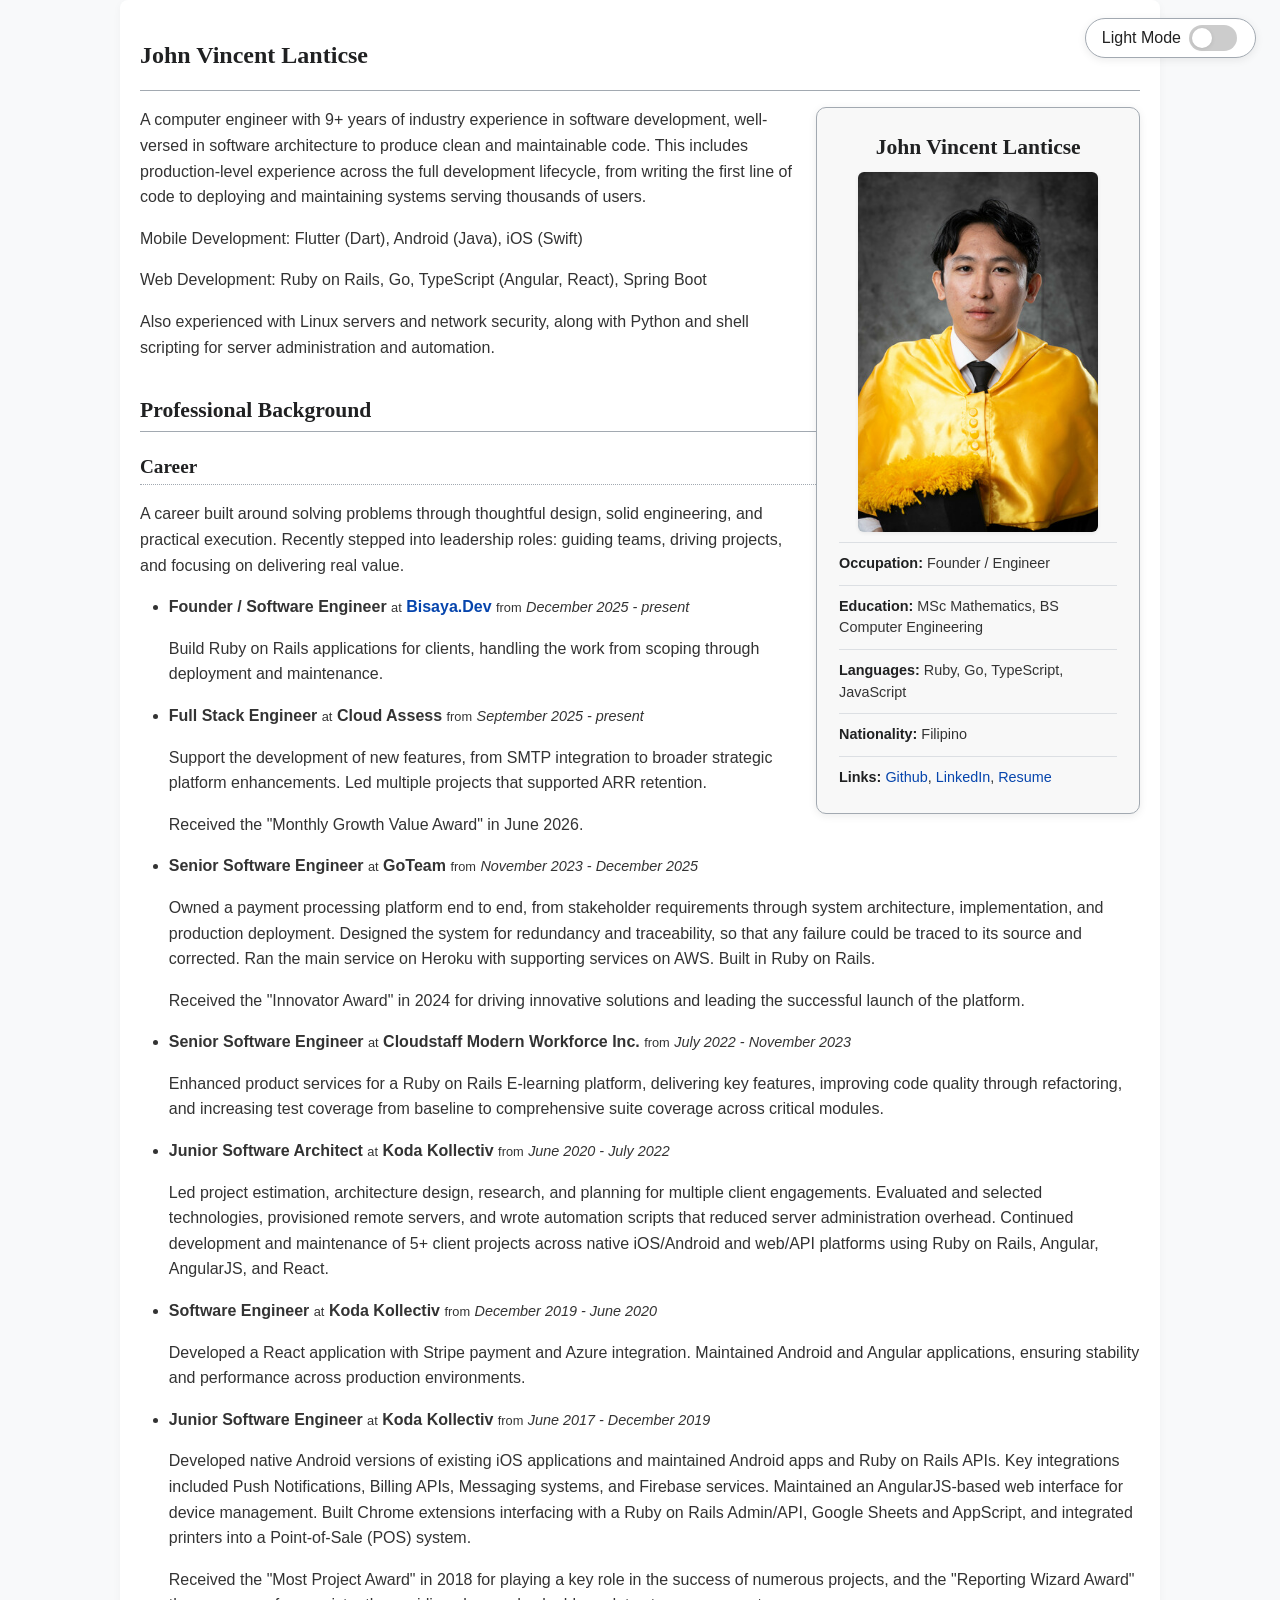
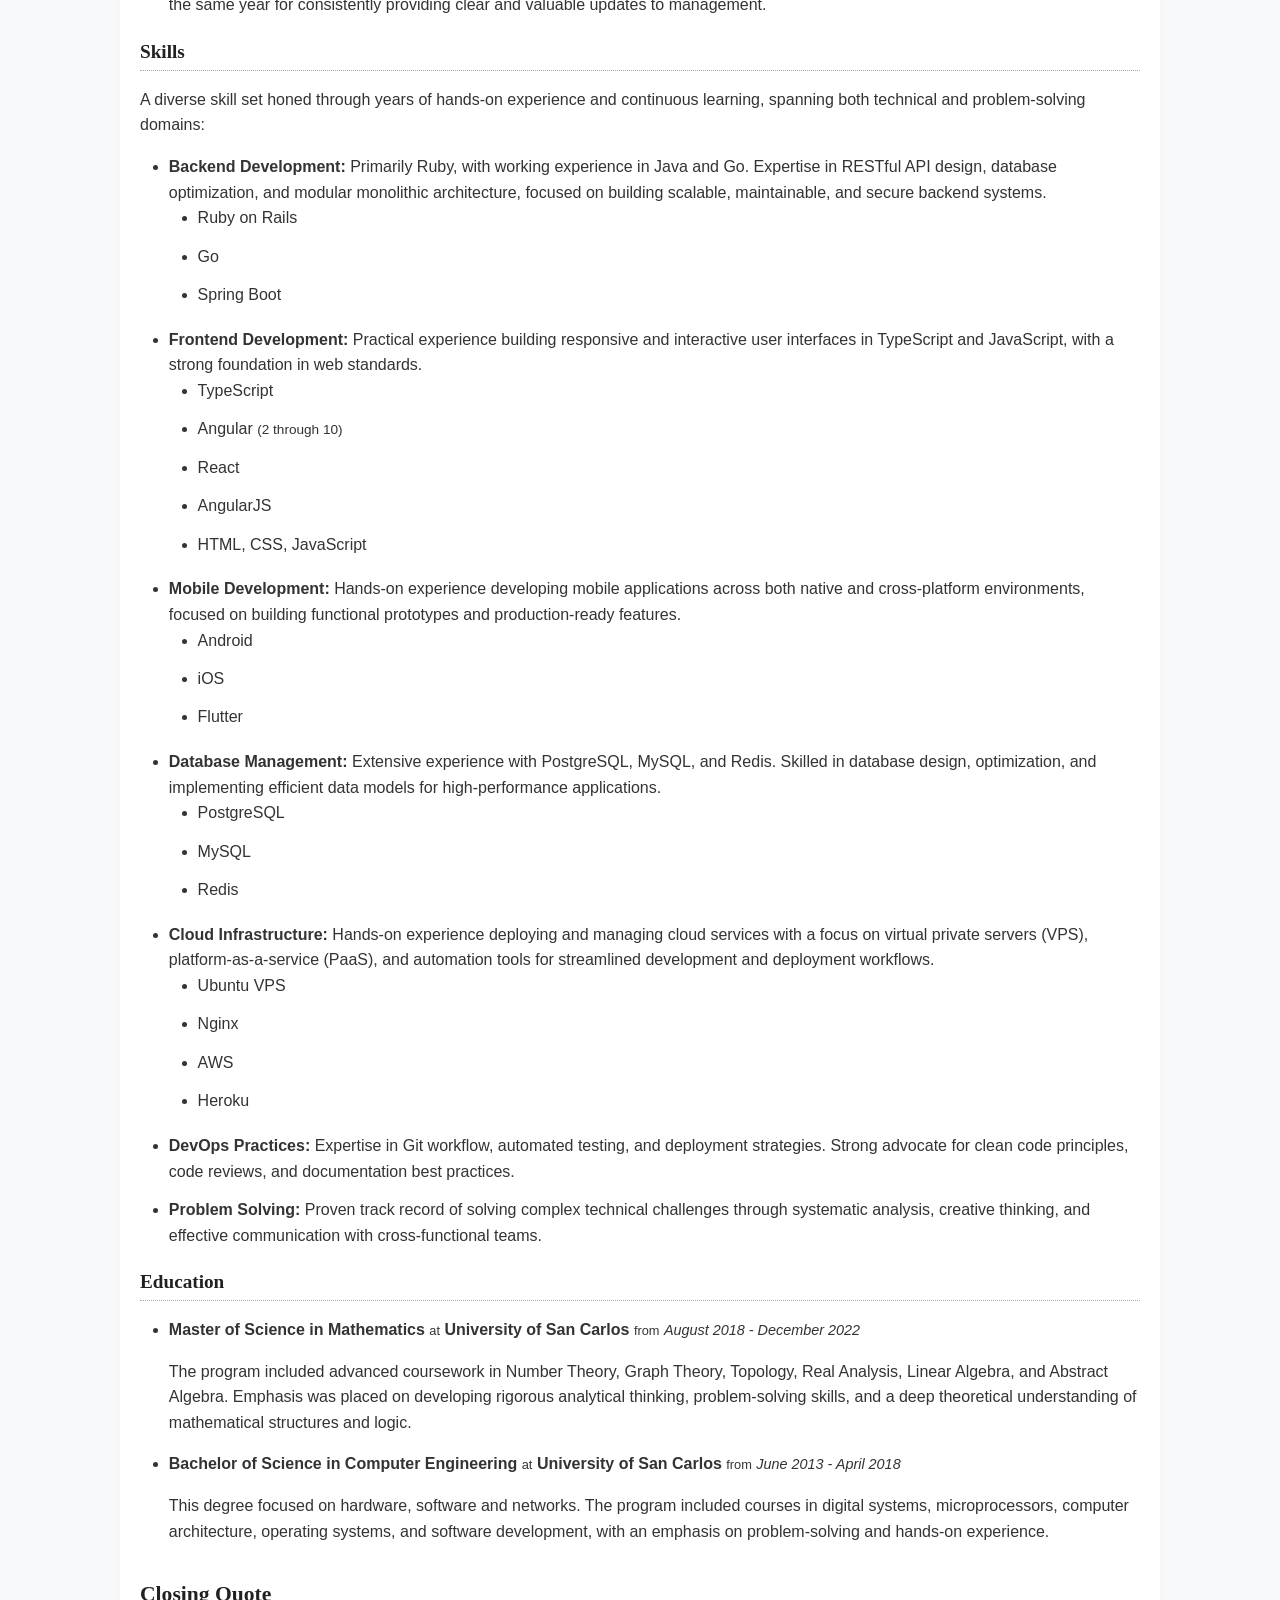
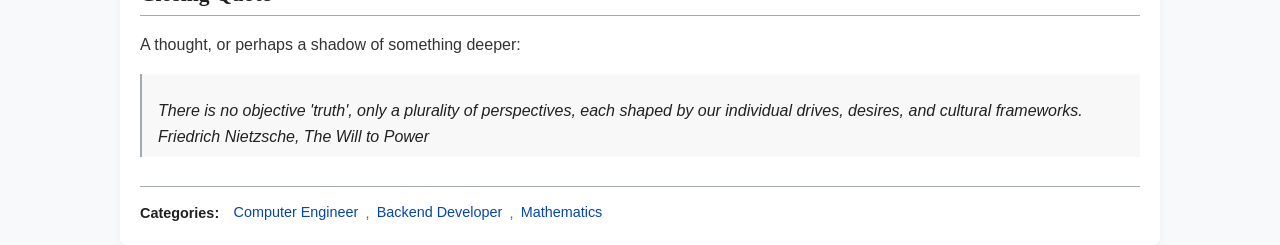
==== commit 0dc19a72: "adds cloudassess experience" ====
--- a/index.html
+++ b/index.html
@@ -20,20 +20,20 @@
       property="og:description"
       content="A software engineer with 9+ years of experience building backend systems, APIs, and mobile and web applications."
     />
-    <meta property="og:image" content="https://wiki.ctrlshiftjv.dev/img/profile.jpg" />
-    <meta property="og:image:width" content="336" />
-    <meta property="og:image:height" content="504" />
-    <meta property="og:image:alt" content="John Vincent Lanticse" />
+    <meta property="og:image" content="https://wiki.ctrlshiftjv.dev/img/og.jpg" />
+    <meta property="og:image:width" content="1200" />
+    <meta property="og:image:height" content="630" />
+    <meta property="og:image:alt" content="John Vincent Lanticse, Software Engineer" />
     <meta property="profile:first_name" content="John Vincent" />
     <meta property="profile:last_name" content="Lanticse" />
 
-    <meta name="twitter:card" content="summary" />
+    <meta name="twitter:card" content="summary_large_image" />
     <meta name="twitter:title" content="John Vincent Lanticse - Software Engineer" />
     <meta
       name="twitter:description"
       content="A software engineer with 9+ years of experience building backend systems, APIs, and mobile and web applications."
     />
-    <meta name="twitter:image" content="https://wiki.ctrlshiftjv.dev/img/profile.jpg" />
+    <meta name="twitter:image" content="https://wiki.ctrlshiftjv.dev/img/og.jpg" />
 
     <script type="application/ld+json">
       {
@@ -580,6 +580,15 @@
                 <p class="description">Build Ruby on Rails applications for clients, handling the work from scoping through deployment and maintenance.</p>
               </li>
               <li>
+                <strong>Full Stack Engineer</strong>
+                <span class="small">at</span>
+                <span class="organization">Cloud Assess</span>
+                <span class="small">from</span>
+                <span class="date">September 2025 - present</span>
+                <p class="description">Support the development of new features, from SMTP integration to broader strategic platform enhancements. Led multiple projects that supported ARR retention.</p>
+                <p class="description">Received the "Monthly Growth Value Award" in June 2026.</p>
+              </li>
+              <li>
                 <strong>Senior Software Engineer</strong>
                 <span class="small">at</span>
                 <span class="organization">GoTeam</span>
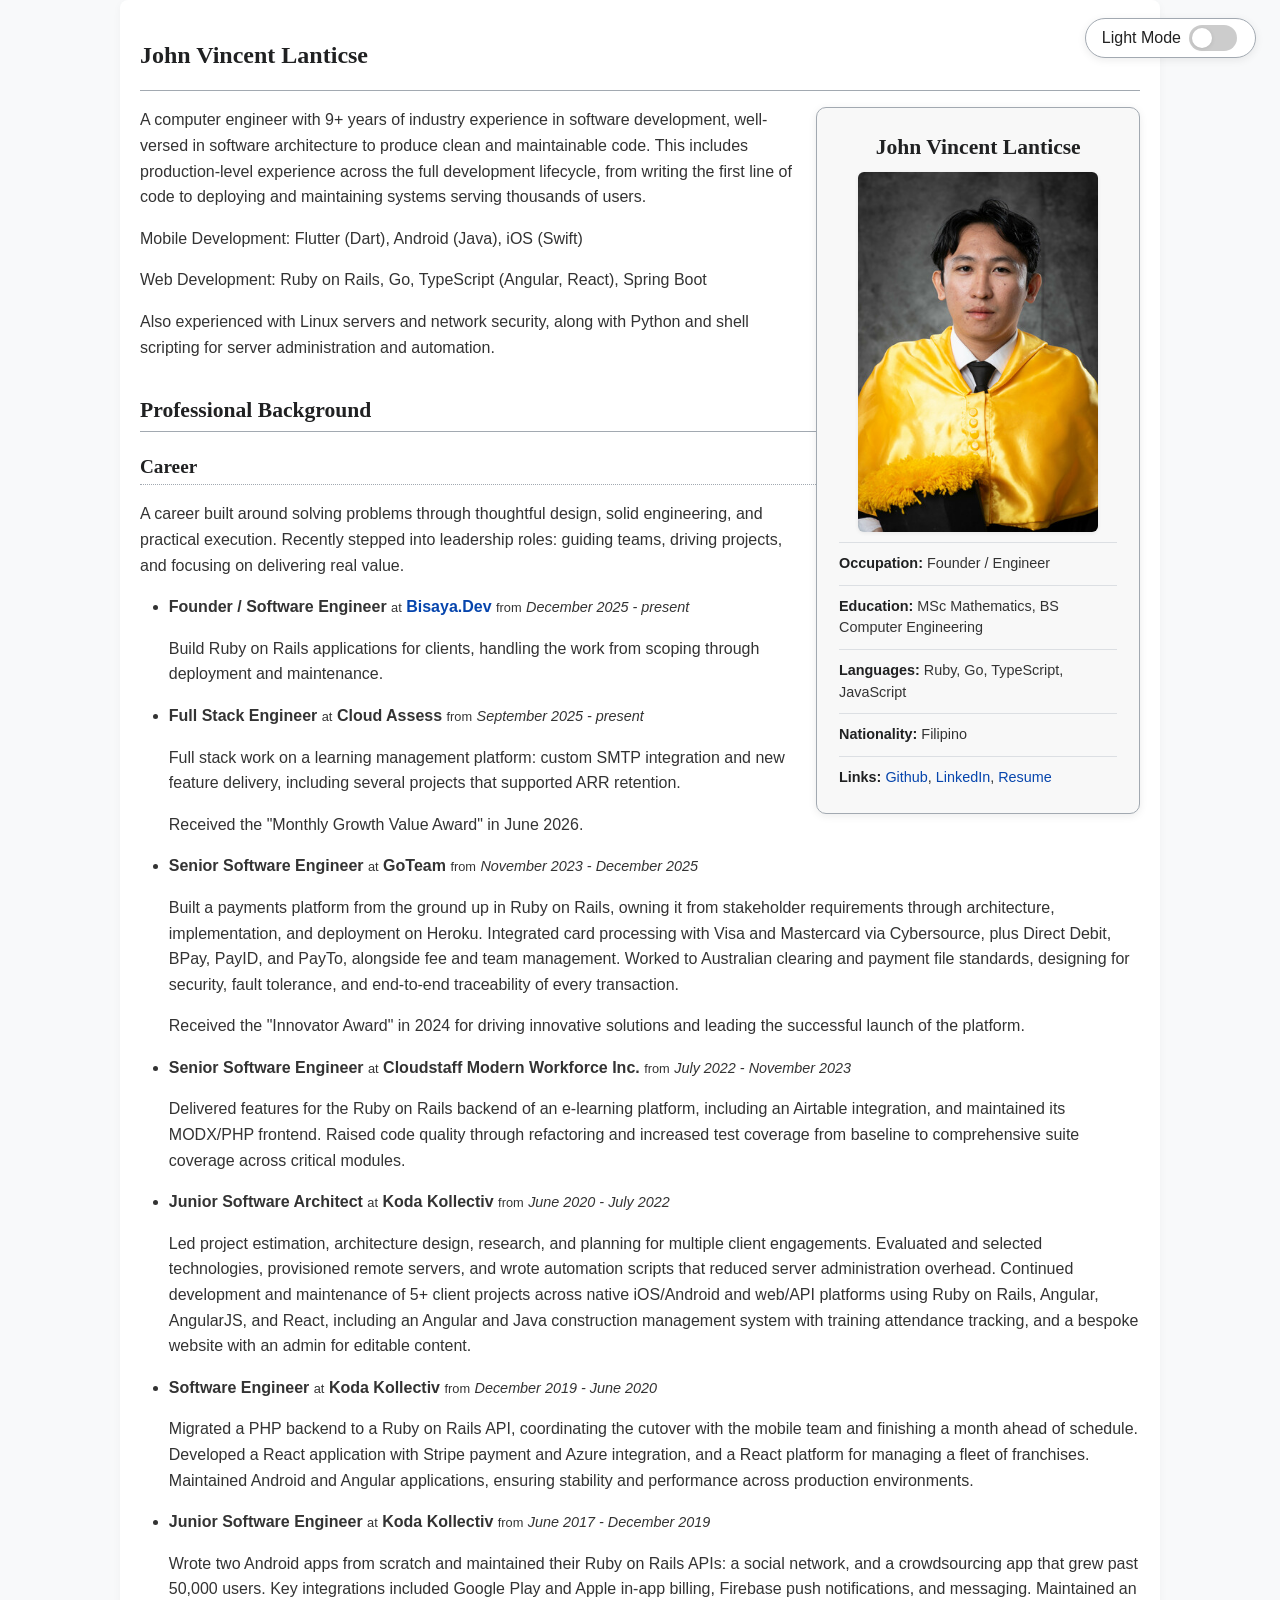
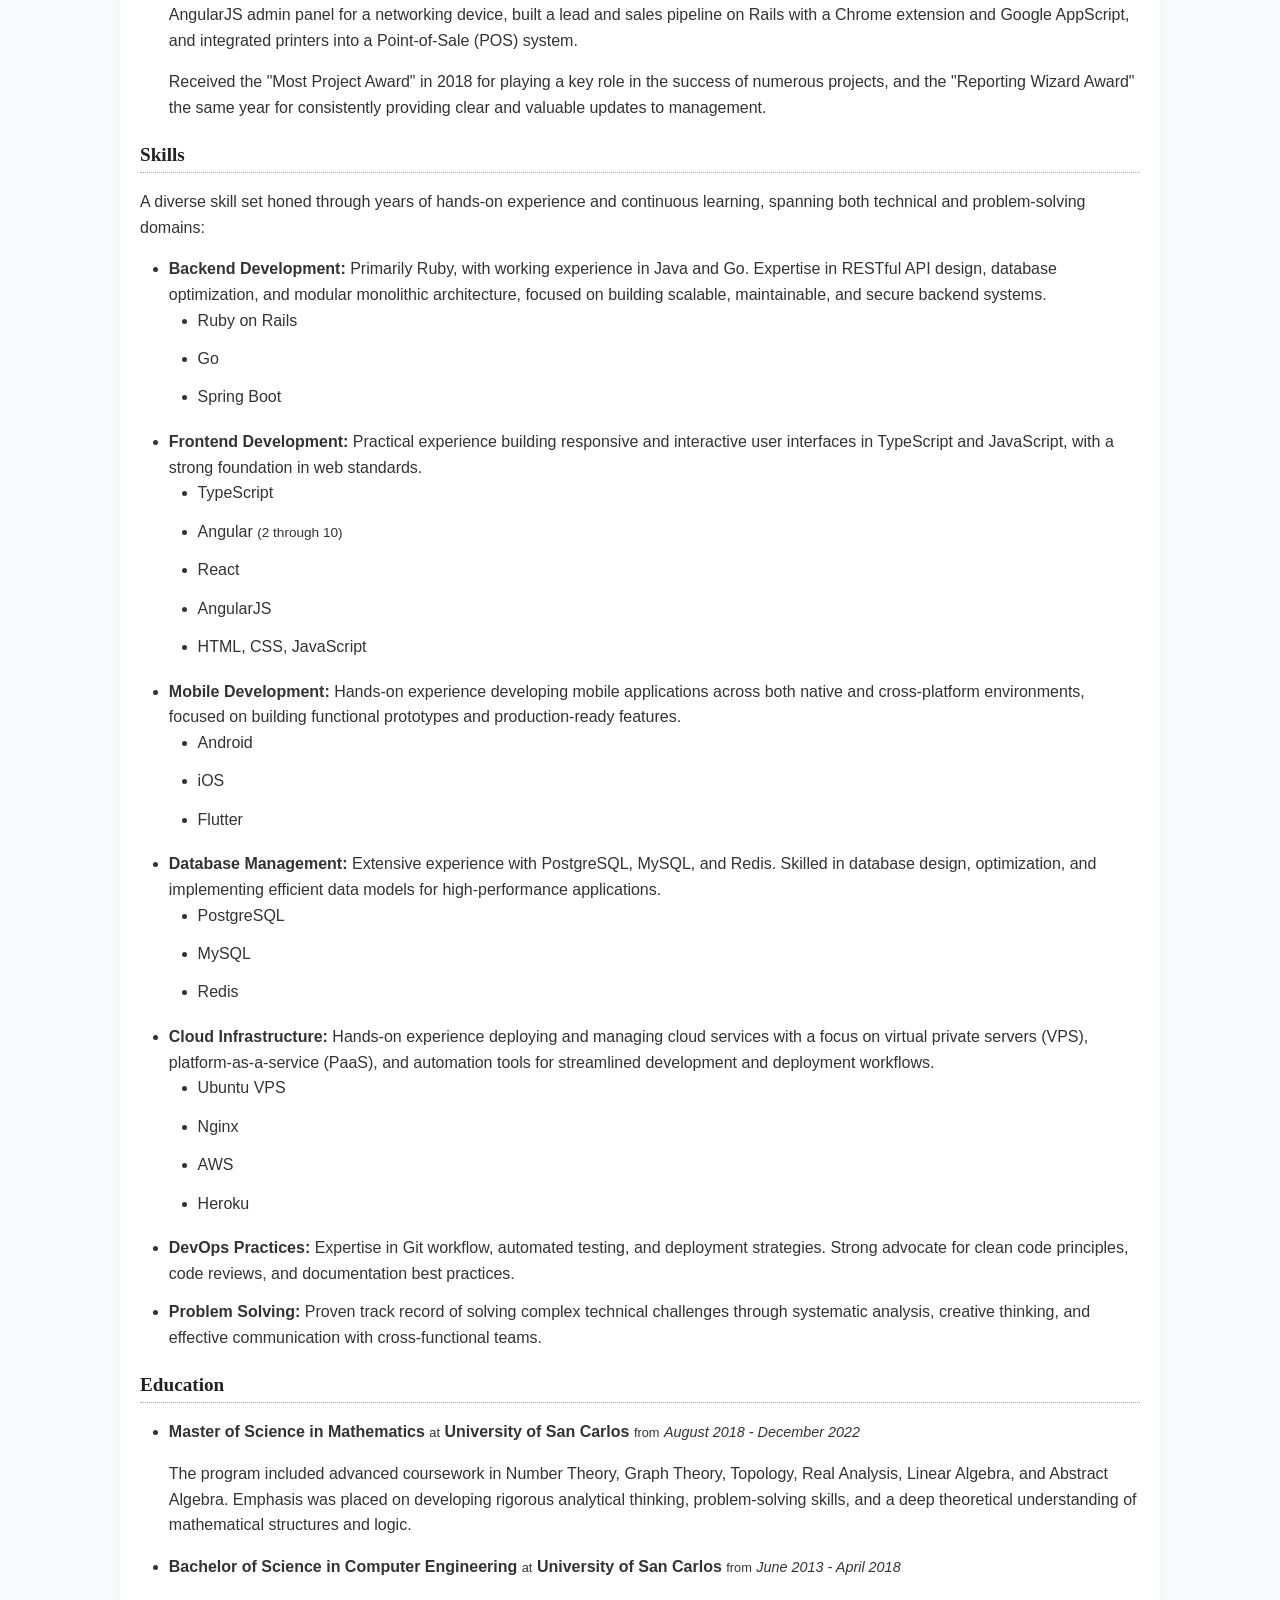
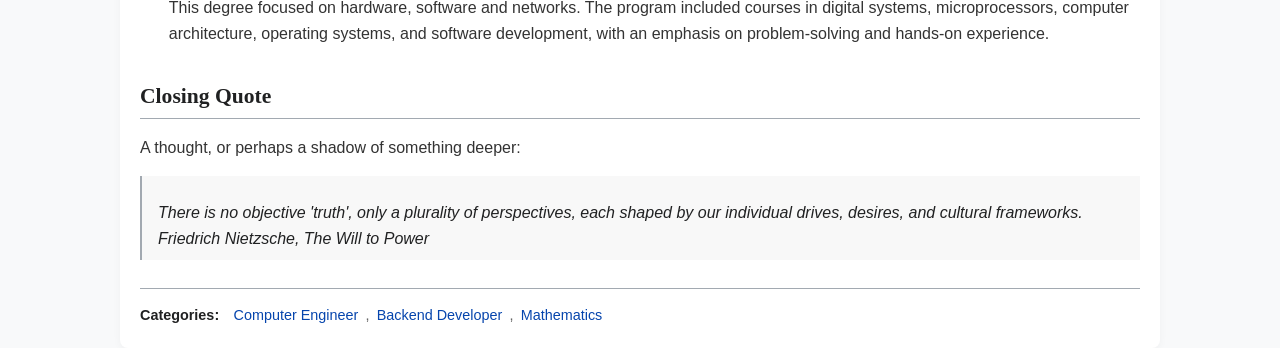
==== commit 23ae0d50: "add details to experiences" ====
--- a/index.html
+++ b/index.html
@@ -585,7 +585,7 @@
                 <span class="organization">Cloud Assess</span>
                 <span class="small">from</span>
                 <span class="date">September 2025 - present</span>
-                <p class="description">Support the development of new features, from SMTP integration to broader strategic platform enhancements. Led multiple projects that supported ARR retention.</p>
+                <p class="description">Full stack work on a learning management platform: custom SMTP integration and new feature delivery, including several projects that supported ARR retention.</p>
                 <p class="description">Received the "Monthly Growth Value Award" in June 2026.</p>
               </li>
               <li>
@@ -594,7 +594,7 @@
                 <span class="organization">GoTeam</span>
                 <span class="small">from</span>
                 <span class="date">November 2023 - December 2025</span>
-                <p class="description">Owned a payment processing platform end to end, from stakeholder requirements through system architecture, implementation, and production deployment. Designed the system for redundancy and traceability, so that any failure could be traced to its source and corrected. Ran the main service on Heroku with supporting services on AWS. Built in Ruby on Rails.</p>
+                <p class="description">Built a payments platform from the ground up in Ruby on Rails, owning it from stakeholder requirements through architecture, implementation, and deployment on Heroku. Integrated card processing with Visa and Mastercard via Cybersource, plus Direct Debit, BPay, PayID, and PayTo, alongside fee and team management. Worked to Australian clearing and payment file standards, designing for security, fault tolerance, and end-to-end traceability of every transaction.</p>
                 <p class="description">Received the "Innovator Award" in 2024 for driving innovative solutions and leading the successful launch of the platform.</p>
               </li>
               <li>
@@ -603,7 +603,7 @@
                 <span class="organization">Cloudstaff Modern Workforce Inc.</span>
                 <span class="small">from</span>
                 <span class="date">July 2022 - November 2023</span>
-                <p class="description">Enhanced product services for a Ruby on Rails E-learning platform, delivering key features, improving code quality through refactoring, and increasing test coverage from baseline to comprehensive suite coverage across critical modules.</p>
+                <p class="description">Delivered features for the Ruby on Rails backend of an e-learning platform, including an Airtable integration, and maintained its MODX/PHP frontend. Raised code quality through refactoring and increased test coverage from baseline to comprehensive suite coverage across critical modules.</p>
               </li>
               <li>
                 <strong>Junior Software Architect</strong>
@@ -611,7 +611,7 @@
                 <span class="organization">Koda Kollectiv</span>
                 <span class="small">from</span>
                 <span class="date">June 2020 - July 2022</span>
-                <p class="description">Led project estimation, architecture design, research, and planning for multiple client engagements. Evaluated and selected technologies, provisioned remote servers, and wrote automation scripts that reduced server administration overhead. Continued development and maintenance of 5+ client projects across native iOS/Android and web/API platforms using Ruby on Rails, Angular, AngularJS, and React.</p>
+                <p class="description">Led project estimation, architecture design, research, and planning for multiple client engagements. Evaluated and selected technologies, provisioned remote servers, and wrote automation scripts that reduced server administration overhead. Continued development and maintenance of 5+ client projects across native iOS/Android and web/API platforms using Ruby on Rails, Angular, AngularJS, and React, including an Angular and Java construction management system with training attendance tracking, and a bespoke website with an admin for editable content.</p>
               </li>
               <li>
                 <strong>Software Engineer</strong>
@@ -619,7 +619,7 @@
                 <span class="organization">Koda Kollectiv</span>
                 <span class="small">from</span>
                 <span class="date">December 2019 - June 2020</span>
-                <p class="description">Developed a React application with Stripe payment and Azure integration. Maintained Android and Angular applications, ensuring stability and performance across production environments.</p>
+                <p class="description">Migrated a PHP backend to a Ruby on Rails API, coordinating the cutover with the mobile team and finishing a month ahead of schedule. Developed a React application with Stripe payment and Azure integration, and a React platform for managing a fleet of franchises. Maintained Android and Angular applications, ensuring stability and performance across production environments.</p>
               </li>
               <li>
                 <strong>Junior Software Engineer</strong>
@@ -628,7 +628,7 @@
                 <span class="small">from</span>
                 <span class="date">June 2017 - December 2019</span>
                 <p class="description">
-                  Developed native Android versions of existing iOS applications and maintained Android apps and Ruby on Rails APIs. Key integrations included Push Notifications, Billing APIs, Messaging systems, and Firebase services. Maintained an AngularJS-based web interface for device management. Built Chrome extensions interfacing with a Ruby on Rails Admin/API, Google Sheets and AppScript, and integrated printers into a Point-of-Sale (POS) system.
+                  Wrote two Android apps from scratch and maintained their Ruby on Rails APIs: a social network, and a crowdsourcing app that grew past 50,000 users. Key integrations included Google Play and Apple in-app billing, Firebase push notifications, and messaging. Maintained an AngularJS admin panel for a networking device, built a lead and sales pipeline on Rails with a Chrome extension and Google AppScript, and integrated printers into a Point-of-Sale (POS) system.
                 </p>
                 <p class="description">
                   Received the "Most Project Award" in 2018 for playing a key role in the success of numerous projects, and the "Reporting Wizard Award" the same year for consistently providing clear and valuable updates to management.
